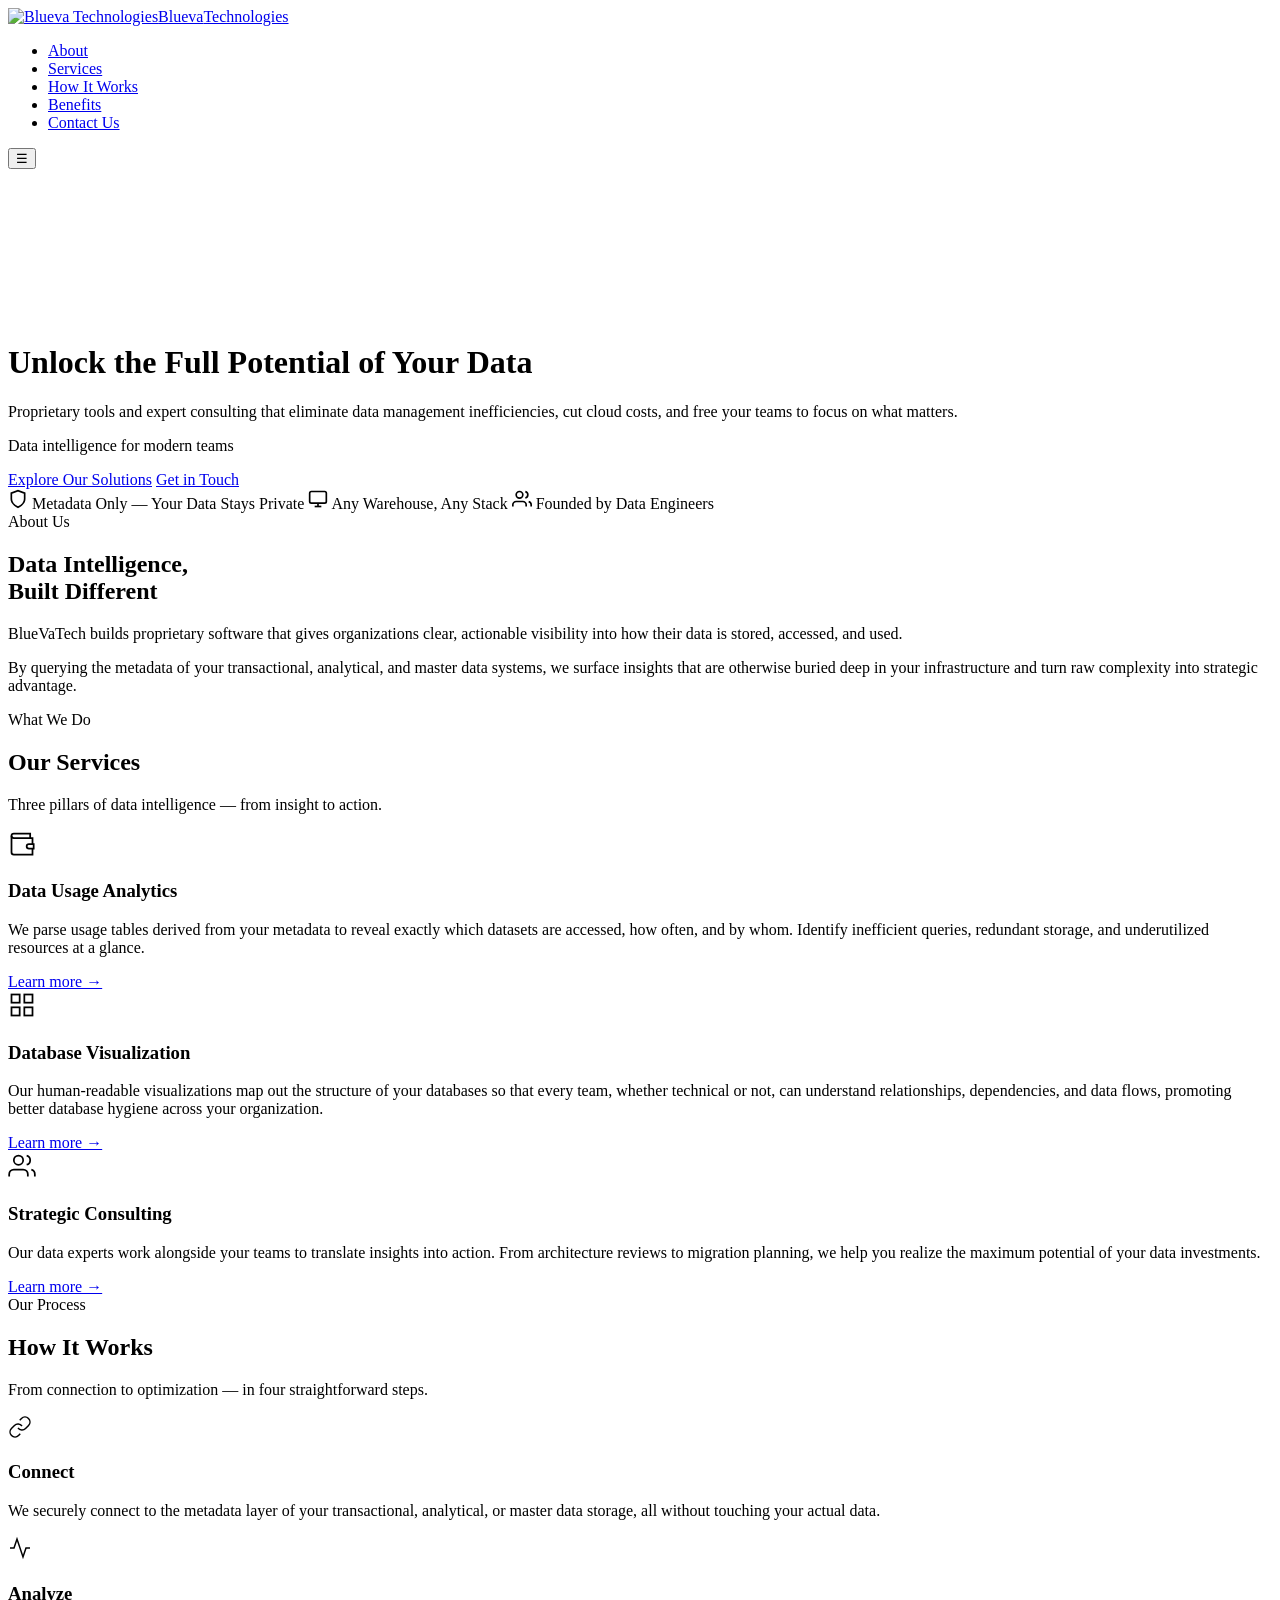
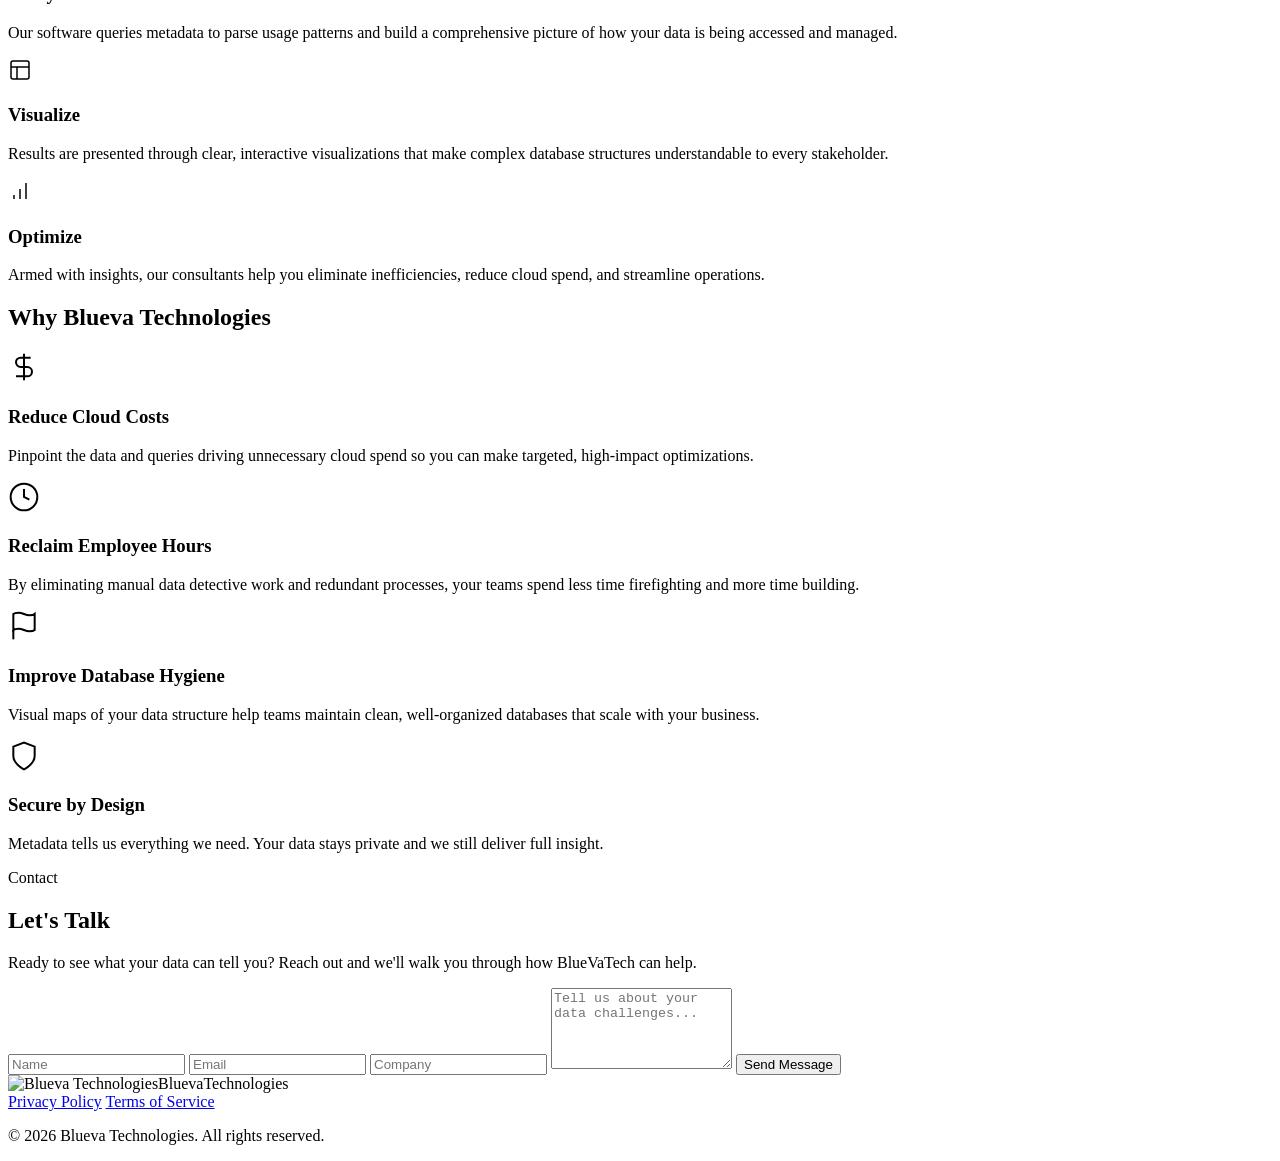
==== index.html @ 2b19e3ad "new services tab" ====
<!DOCTYPE html>
<html lang="en">
<head>
  <meta charset="UTF-8">
  <meta name="viewport" content="width=device-width, initial-scale=1.0">
  <title>Blueva Technologies - Data Intelligence Solutions</title>
  <link rel="preconnect" href="https://fonts.googleapis.com">
  <link rel="preconnect" href="https://fonts.gstatic.com" crossorigin>
  <link href="https://fonts.googleapis.com/css2?family=Inter:wght@400;500;600;700;800&display=swap" rel="stylesheet">
  <link rel="stylesheet" href="styles.css">
  <script>if('scrollRestoration' in history) history.scrollRestoration='manual';window.scrollTo(0,0);</script>
</head>
<body>

  <nav class="navbar">
    <div class="container nav-container">
      <a href="#" class="logo"><img src="logo/IMG_6508.PNG" alt="Blueva Technologies" class="logo-img" height="20" width="28"><span class="logo-text">Blueva<span class="logo-thin">Technologies</span></span></a>
      <ul class="nav-links">
        <li><a href="#about">About</a></li>
        <li><a href="services.html">Services</a></li>
        <li><a href="#how-it-works">How It Works</a></li>
        <li><a href="#benefits">Benefits</a></li>
        <li><a href="#contact">Contact Us</a></li>
      </ul>
      <button class="mobile-toggle" aria-label="Toggle menu">&#9776;</button>
    </div>
  </nav>

  <header class="hero">
    <video class="hero-video" autoplay muted loop playsinline id="hero-vid">
      <source src="hero-bg.mp4" type="video/mp4">
    </video>
    <div class="hero-overlay"></div>
    <div class="container hero-content">
      <h1>Unlock the Full Potential of Your Data</h1>
      <p class="hero-sub">Proprietary tools and expert consulting that eliminate data management inefficiencies, cut cloud costs, and free your teams to focus on what matters.</p>
      <p class="hero-trust-line">Data intelligence for modern teams</p>
      <div class="hero-actions">
        <a href="#services" class="btn btn-hero-primary">Explore Our Solutions</a>
        <a href="#contact" class="btn btn-outline">Get in Touch</a>
      </div>
    </div>
    <!-- Trust Strip -->
    <div class="trust-strip">
    <div class="container trust-strip-inner">
      <div class="trust-badges">
        <span class="trust-badge">
          <svg width="20" height="20" viewBox="0 0 24 24" fill="none" stroke="currentColor" stroke-width="2"><path d="M12 22s8-4 8-10V5l-8-3-8 3v7c0 6 8 10 8 10z"/></svg>
          Metadata Only — Your Data Stays Private
        </span>
        <span class="trust-badge">
          <svg width="20" height="20" viewBox="0 0 24 24" fill="none" stroke="currentColor" stroke-width="2"><rect x="2" y="3" width="20" height="14" rx="2"/><line x1="8" y1="21" x2="16" y2="21"/><line x1="12" y1="17" x2="12" y2="21"/></svg>
          Any Warehouse, Any Stack
        </span>
        <span class="trust-badge">
          <svg width="20" height="20" viewBox="0 0 24 24" fill="none" stroke="currentColor" stroke-width="2"><path d="M17 21v-2a4 4 0 0 0-4-4H5a4 4 0 0 0-4 4v2"/><circle cx="9" cy="7" r="4"/><path d="M23 21v-2a4 4 0 0 0-3-3.87"/><path d="M16 3.13a4 4 0 0 1 0 7.75"/></svg>
          Founded by Data Engineers
        </span>
      </div>
    </div>
  </header>

  <section id="about" class="section about fade-section">
    <div class="container">
      <div class="about-inner">
        <div class="about-label">About Us</div>
        <h2>Data Intelligence,<br>Built Different</h2>
        <div class="about-divider"></div>
        <p>BlueVaTech builds proprietary software that gives organizations clear, actionable visibility into how their data is stored, accessed, and used.</p>
        <p>By querying the metadata of your transactional, analytical, and master data systems, we surface insights that are otherwise buried deep in your infrastructure and turn raw complexity into strategic advantage.</p>
      </div>
    </div>
  </section>

  <section id="services" class="section services fade-section">
    <div class="container">
      <div class="section-header">
        <div class="section-label">What We Do</div>
        <h2>Our Services</h2>
        <p class="section-subtitle">Three pillars of data intelligence — from insight to action.</p>
      </div>
      <div class="cards">
        <div class="card">
          <div class="card-icon-wrap">
            <svg width="28" height="28" viewBox="0 0 24 24" fill="none" stroke="currentColor" stroke-width="1.5"><path d="M21 12V7H5a2 2 0 0 1 0-4h14v4"/><path d="M3 5v14a2 2 0 0 0 2 2h16v-5"/><path d="M18 12a2 2 0 0 0 0 4h4v-4z"/></svg>
          </div>

          <h3>Data Usage Analytics</h3>
          <p>We parse usage tables derived from your metadata to reveal exactly which datasets are accessed, how often, and by whom. Identify inefficient queries, redundant storage, and underutilized resources at a glance.</p>
          <a href="#contact" class="card-link">Learn more &rarr;</a>
        </div>
        <div class="card card-featured">
          <div class="card-icon-wrap">
            <svg width="28" height="28" viewBox="0 0 24 24" fill="none" stroke="currentColor" stroke-width="1.5"><rect x="3" y="3" width="7" height="7"/><rect x="14" y="3" width="7" height="7"/><rect x="14" y="14" width="7" height="7"/><rect x="3" y="14" width="7" height="7"/></svg>
          </div>

          <h3>Database Visualization</h3>
          <p>Our human-readable visualizations map out the structure of your databases so that every team, whether technical or not, can understand relationships, dependencies, and data flows, promoting better database hygiene across your organization.</p>
          <a href="#contact" class="card-link">Learn more &rarr;</a>
        </div>
        <div class="card">
          <div class="card-icon-wrap">
            <svg width="28" height="28" viewBox="0 0 24 24" fill="none" stroke="currentColor" stroke-width="1.5"><path d="M17 21v-2a4 4 0 0 0-4-4H5a4 4 0 0 0-4 4v2"/><circle cx="9" cy="7" r="4"/><path d="M23 21v-2a4 4 0 0 0-3-3.87"/><path d="M16 3.13a4 4 0 0 1 0 7.75"/></svg>
          </div>

          <h3>Strategic Consulting</h3>
          <p>Our data experts work alongside your teams to translate insights into action. From architecture reviews to migration planning, we help you realize the maximum potential of your data investments.</p>
          <a href="#contact" class="card-link">Learn more &rarr;</a>
        </div>
      </div>
    </div>
  </section>

  <section id="how-it-works" class="section how-it-works fade-section">
    <div class="container">
      <div class="section-header">
        <div class="section-label">Our Process</div>
        <h2>How It Works</h2>
        <p class="section-subtitle">From connection to optimization — in four straightforward steps.</p>
      </div>
      <div class="process-steps">
        <div class="process-step">
          <div class="process-icon">
            <svg width="24" height="24" viewBox="0 0 24 24" fill="none" stroke="currentColor" stroke-width="1.5"><path d="M10 13a5 5 0 0 0 7.54.54l3-3a5 5 0 0 0-7.07-7.07l-1.72 1.71"/><path d="M14 11a5 5 0 0 0-7.54-.54l-3 3a5 5 0 0 0 7.07 7.07l1.71-1.71"/></svg>
          </div>
          <div class="process-connector"></div>
          <div class="process-text">
            <h3>Connect</h3>
            <p>We securely connect to the metadata layer of your transactional, analytical, or master data storage, all without touching your actual data.</p>
          </div>
        </div>
        <div class="process-step">
          <div class="process-icon">
            <svg width="24" height="24" viewBox="0 0 24 24" fill="none" stroke="currentColor" stroke-width="1.5"><polyline points="22 12 18 12 15 21 9 3 6 12 2 12"/></svg>
          </div>
          <div class="process-connector"></div>
          <div class="process-text">
            <h3>Analyze</h3>
            <p>Our software queries metadata to parse usage patterns and build a comprehensive picture of how your data is being accessed and managed.</p>
          </div>
        </div>
        <div class="process-step">
          <div class="process-icon">
            <svg width="24" height="24" viewBox="0 0 24 24" fill="none" stroke="currentColor" stroke-width="1.5"><rect x="3" y="3" width="18" height="18" rx="2"/><line x1="3" y1="9" x2="21" y2="9"/><line x1="9" y1="21" x2="9" y2="9"/></svg>
          </div>
          <div class="process-connector"></div>
          <div class="process-text">
            <h3>Visualize</h3>
            <p>Results are presented through clear, interactive visualizations that make complex database structures understandable to every stakeholder.</p>
          </div>
        </div>
        <div class="process-step">
          <div class="process-icon">
            <svg width="24" height="24" viewBox="0 0 24 24" fill="none" stroke="currentColor" stroke-width="1.5"><path d="M12 20V10"/><path d="M18 20V4"/><path d="M6 20v-4"/></svg>
          </div>
          <div class="process-text">
            <h3>Optimize</h3>
            <p>Armed with insights, our consultants help you eliminate inefficiencies, reduce cloud spend, and streamline operations.</p>
          </div>
        </div>
      </div>
    </div>
  </section>

  <section id="benefits" class="section benefits fade-section">
    <div class="container">
      <h2>Why Blueva Technologies</h2>
      <div class="benefits-grid">
        <div class="benefit">
          <div class="benefit-icon">
            <svg width="32" height="32" viewBox="0 0 24 24" fill="none" stroke="currentColor" stroke-width="1.5"><path d="M12 2v20M17 5H9.5a3.5 3.5 0 0 0 0 7h5a3.5 3.5 0 0 1 0 7H6"/></svg>
          </div>
          <h3>Reduce Cloud Costs</h3>
          <p>Pinpoint the data and queries driving unnecessary cloud spend so you can make targeted, high-impact optimizations.</p>
        </div>
        <div class="benefit">
          <div class="benefit-icon">
            <svg width="32" height="32" viewBox="0 0 24 24" fill="none" stroke="currentColor" stroke-width="1.5"><circle cx="12" cy="12" r="10"/><polyline points="12 6 12 12 16 14"/></svg>
          </div>
          <h3>Reclaim Employee Hours</h3>
          <p>By eliminating manual data detective work and redundant processes, your teams spend less time firefighting and more time building.</p>
        </div>
        <div class="benefit">
          <div class="benefit-icon">
            <svg width="32" height="32" viewBox="0 0 24 24" fill="none" stroke="currentColor" stroke-width="1.5"><path d="M4 15s1-1 4-1 5 2 8 2 4-1 4-1V3s-1 1-4 1-5-2-8-2-4 1-4 1z"/><line x1="4" y1="22" x2="4" y2="15"/></svg>
          </div>
          <h3>Improve Database Hygiene</h3>
          <p>Visual maps of your data structure help teams maintain clean, well-organized databases that scale with your business.</p>
        </div>
        <div class="benefit">
          <div class="benefit-icon">
            <svg width="32" height="32" viewBox="0 0 24 24" fill="none" stroke="currentColor" stroke-width="1.5"><path d="M12 22s8-4 8-10V5l-8-3-8 3v7c0 6 8 10 8 10z"/></svg>
          </div>
          <h3>Secure by Design</h3>
          <p>Metadata tells us everything we need. Your data stays private and we still deliver full insight.</p>
        </div>
      </div>
    </div>
  </section>

  <section id="contact" class="section contact fade-section">
    <div class="container">
      <div class="contact-layout">
        <div class="contact-info">
          <div class="section-label">Contact</div>
          <h2>Let's Talk</h2>
          <p>Ready to see what your data can tell you? Reach out and we'll walk you through how BlueVaTech can help.</p>
        </div>
        <form class="contact-form" onsubmit="handleSubmit(event)">
          <input type="text" name="name" placeholder="Name" required>
          <input type="email" name="email" placeholder="Email" required>
          <input type="text" name="company" placeholder="Company">
          <textarea name="message" rows="5" placeholder="Tell us about your data challenges..." required></textarea>
          <button type="submit" class="btn btn-primary btn-submit">Send Message</button>
        </form>
      </div>
    </div>
  </section>

  <footer class="footer">
    <div class="container footer-content">
      <span class="logo"><img src="logo/IMG_6508.PNG" alt="Blueva Technologies" class="logo-img" height="20" width="28"><span class="logo-text">Blueva<span class="logo-thin">Technologies</span></span></span>
      <div class="footer-links">
        <a href="#">Privacy Policy</a>
        <a href="#">Terms of Service</a>
      </div>
      <p>&copy; 2026 Blueva Technologies. All rights reserved.</p>
    </div>
  </footer>

  <script>
    if ('scrollRestoration' in history) {
      history.scrollRestoration = 'manual';
    }
    window.scrollTo(0, 0);
    window.addEventListener('beforeunload', function () {
      window.scrollTo(0, 0);
    });

    document.getElementById('hero-vid').playbackRate = 0.5;

    document.querySelector('.mobile-toggle').addEventListener('click', function () {
      document.querySelector('.nav-links').classList.toggle('open');
    });

    function handleSubmit(e) {
      e.preventDefault();
      var form = e.target;
      var btn = form.querySelector('button[type="submit"]');
      btn.textContent = 'Sending...';
      btn.disabled = true;
      fetch('https://formspree.io/f/xqedanay', {
        method: 'POST',
        body: new FormData(form),
        headers: { 'Accept': 'application/json' }
      }).then(function (response) {
        if (response.ok) {
          btn.textContent = 'Thank you!';
          form.reset();
        } else {
          btn.textContent = 'Error, try again';
        }
      }).catch(function () {
        btn.textContent = 'Error, try again';
      }).finally(function () {
        setTimeout(function () {
          btn.textContent = 'Send Message';
          btn.disabled = false;
        }, 3000);
      });
    }

    // Scroll fade-in with IntersectionObserver
    (function () {
      var sections = document.querySelectorAll('.fade-section');
      if (!('IntersectionObserver' in window)) {
        sections.forEach(function (s) { s.classList.add('is-visible'); });
        return;
      }
      var observer = new IntersectionObserver(function (entries) {
        entries.forEach(function (entry) {
          if (entry.isIntersecting) {
            entry.target.classList.add('is-visible');
            observer.unobserve(entry.target);
          }
        });
      }, { threshold: 0.12 });
      sections.forEach(function (s) { observer.observe(s); });
    })();
  </script>

</body>
</html>
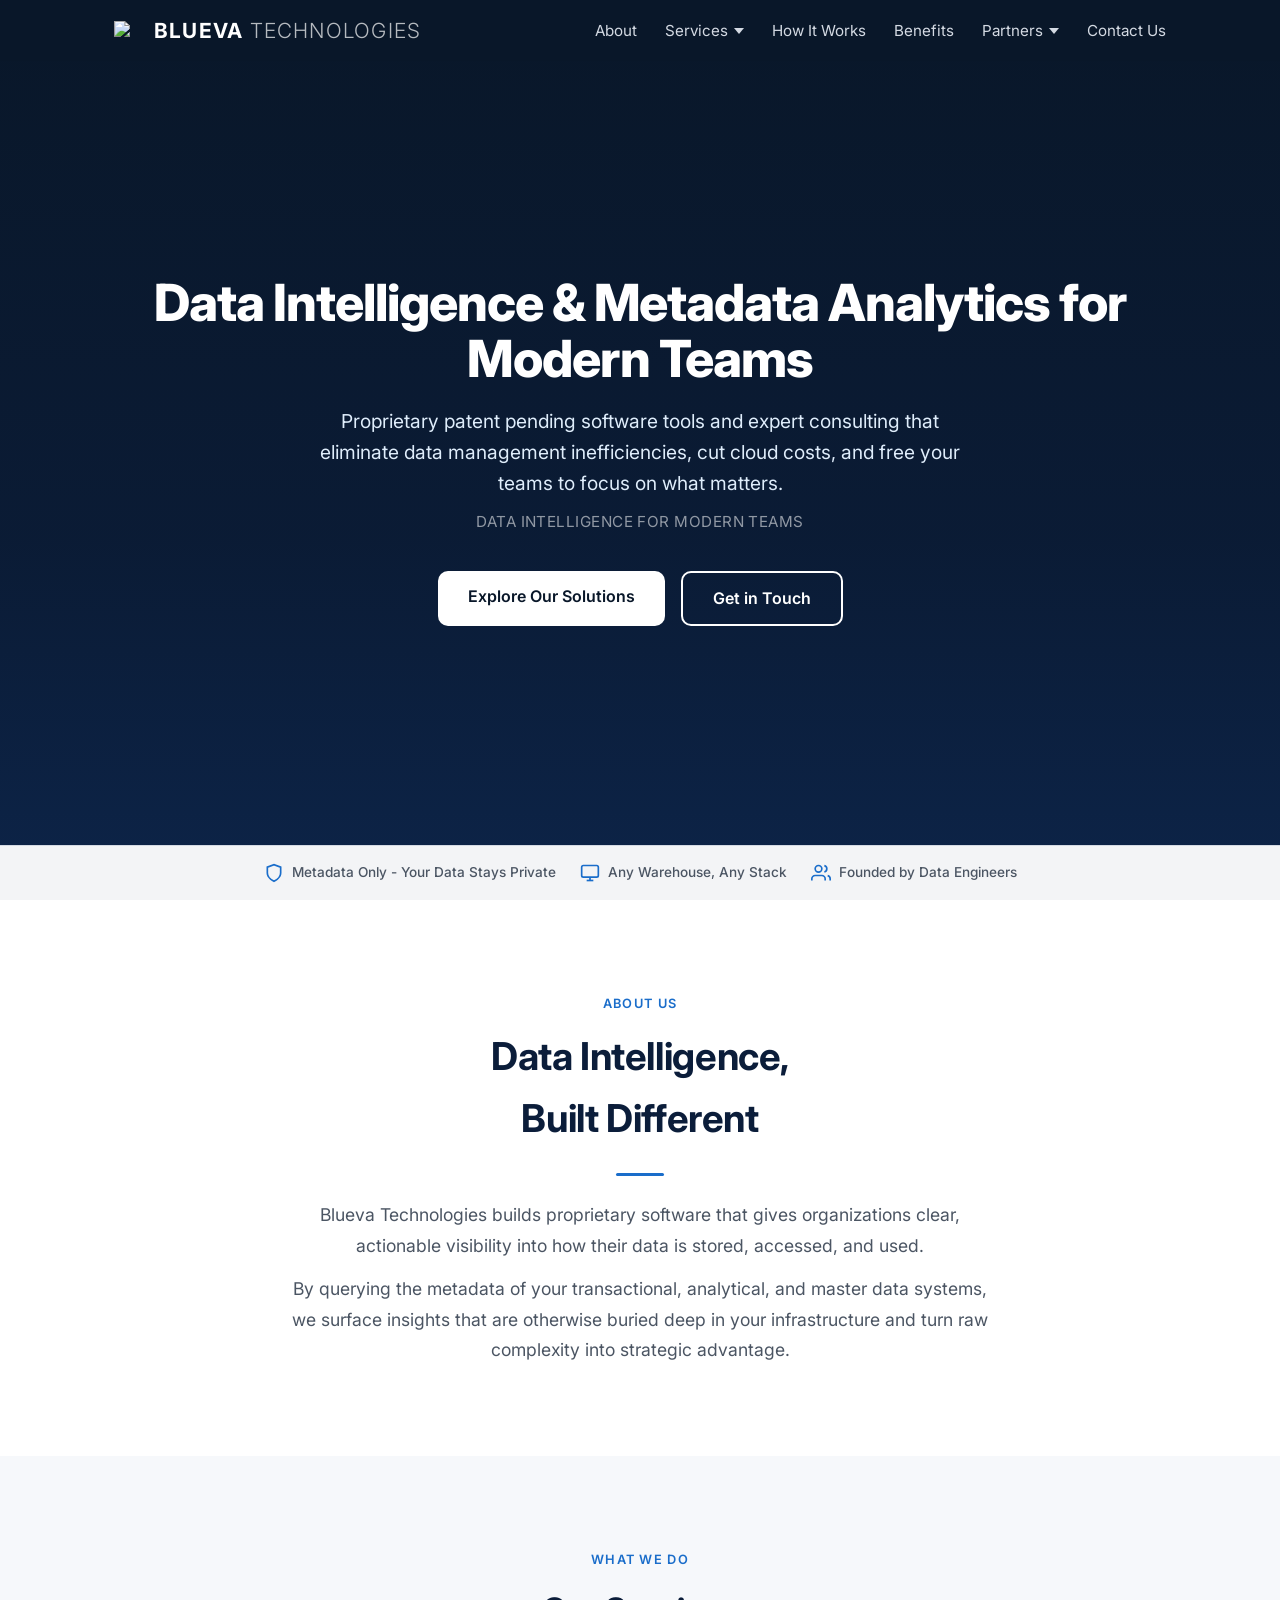
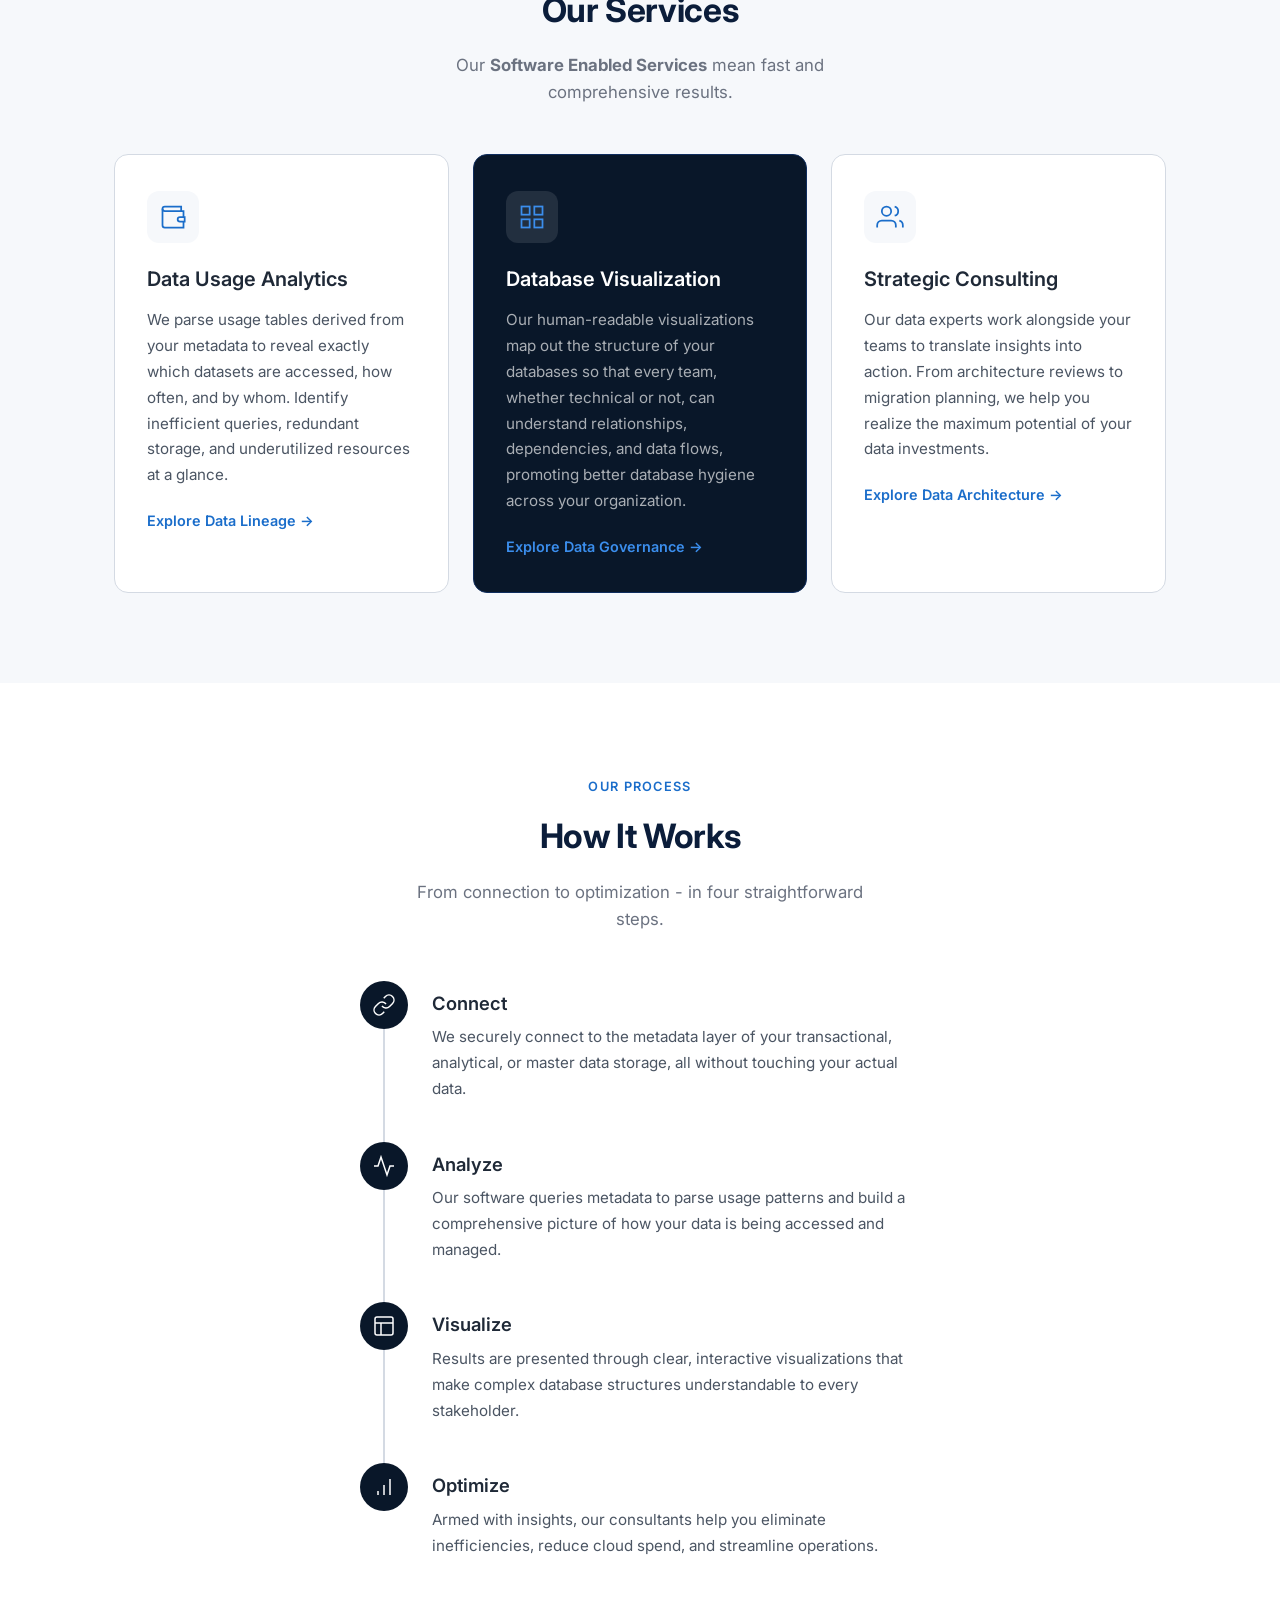
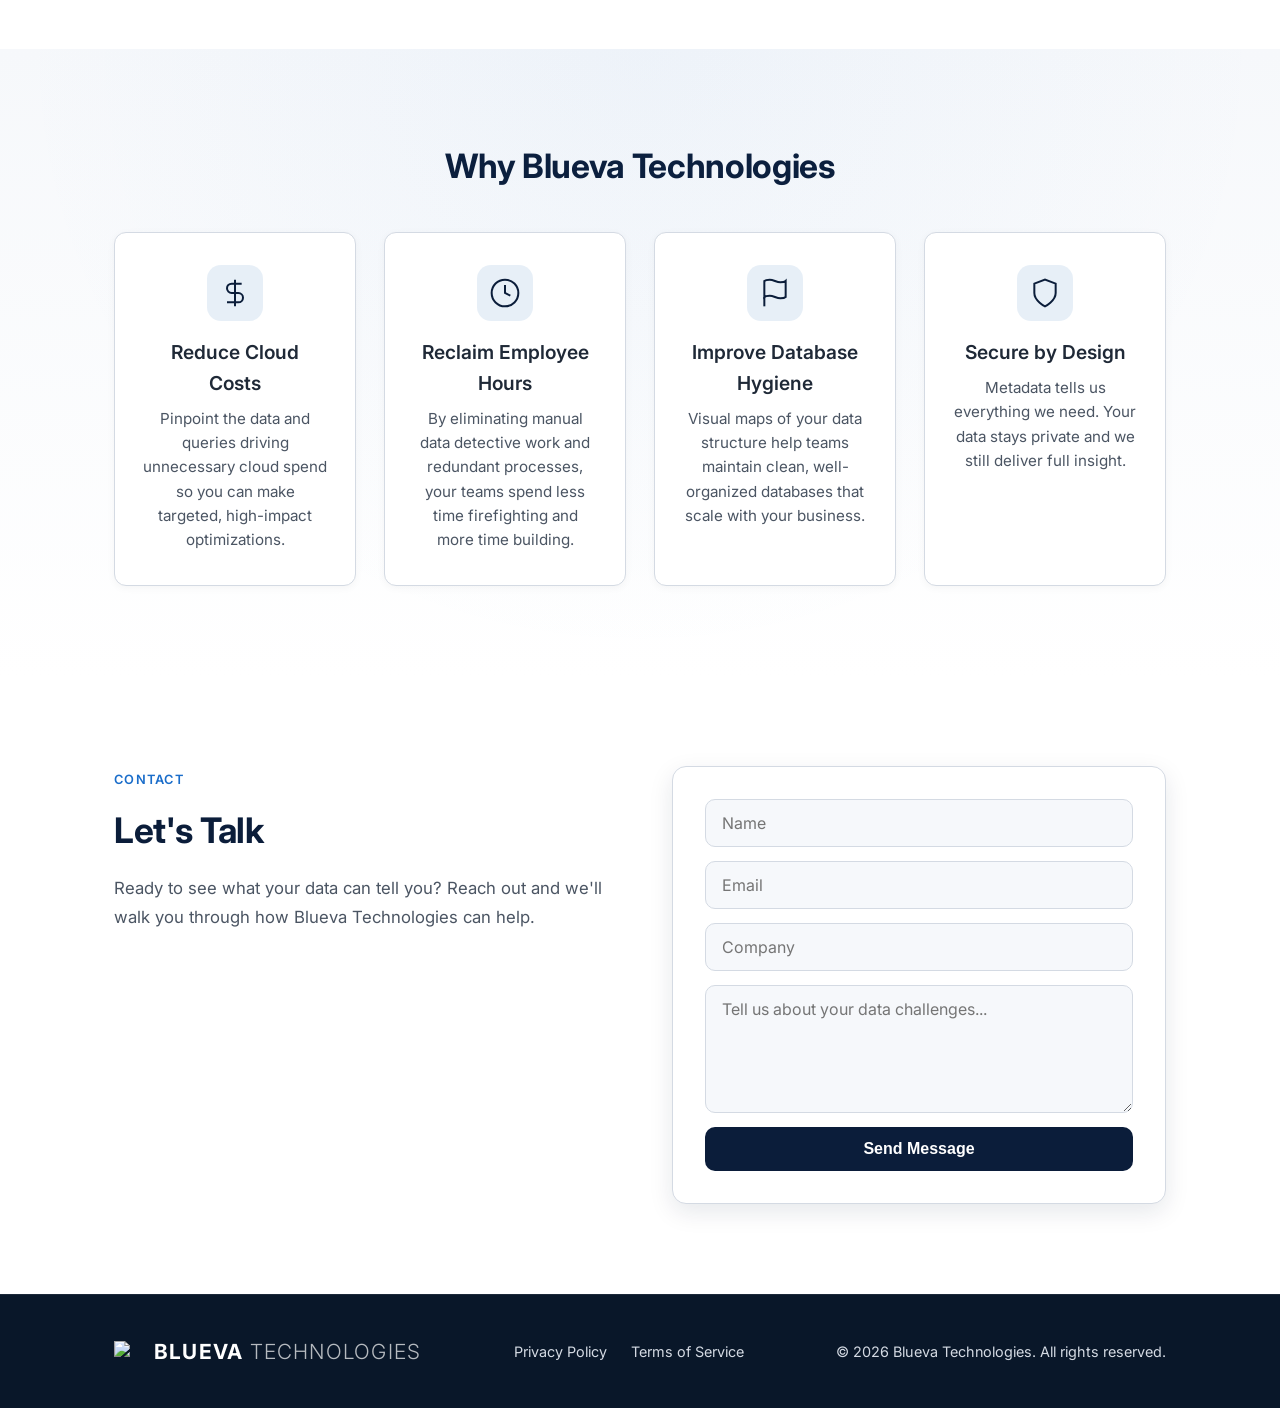
==== commit ba25b9e9: "Add files via upload Split services into dedicated pages, add Partners section, SEO/homepage polish" ====
--- a/index.html
+++ b/index.html
@@ -3,12 +3,50 @@
 <head>
   <meta charset="UTF-8">
   <meta name="viewport" content="width=device-width, initial-scale=1.0">
-  <title>Blueva Technologies - Data Intelligence Solutions</title>
+  <title>Metadata Analytics & Cloud Cost Optimization | Blueva Technologies</title>
+  <meta name="description" content="Blueva Technologies builds metadata analytics that reveal how your data is stored, accessed, and used - cutting cloud costs and freeing teams from data firefighting.">
+  <link rel="canonical" href="https://bluevatech.com/">
+
+  <meta property="og:type" content="website">
+  <meta property="og:url" content="https://bluevatech.com/">
+  <meta property="og:title" content="Metadata Analytics & Cloud Cost Optimization | Blueva Technologies">
+  <meta property="og:description" content="Proprietary tools and expert consulting that eliminate data management inefficiencies, cut cloud costs, and free your teams to focus on what matters.">
+  <meta property="og:image" content="https://bluevatech.com/og-image.png">
+  <meta property="og:site_name" content="Blueva Technologies">
+
+  <meta name="twitter:card" content="summary_large_image">
+  <meta name="twitter:url" content="https://bluevatech.com/">
+  <meta name="twitter:title" content="Metadata Analytics & Cloud Cost Optimization | Blueva Technologies">
+  <meta name="twitter:description" content="Proprietary tools and expert consulting that eliminate data management inefficiencies, cut cloud costs, and free your teams to focus on what matters.">
+  <meta name="twitter:image" content="https://bluevatech.com/og-image.png">
+
   <link rel="preconnect" href="https://fonts.googleapis.com">
   <link rel="preconnect" href="https://fonts.gstatic.com" crossorigin>
   <link href="https://fonts.googleapis.com/css2?family=Inter:wght@400;500;600;700;800&display=swap" rel="stylesheet">
   <link rel="stylesheet" href="styles.css">
-  <script>if('scrollRestoration' in history) history.scrollRestoration='manual';window.scrollTo(0,0);</script>
+
+  <script type="application/ld+json">
+  {
+    "@context": "https://schema.org",
+    "@type": "Organization",
+    "name": "Blueva Technologies",
+    "alternateName": "BlueVaTech",
+    "url": "https://bluevatech.com/",
+    "logo": "https://bluevatech.com/logo/IMG_6508.PNG",
+    "description": "Blueva Technologies builds proprietary metadata analytics software and provides expert data consulting that cuts cloud costs and eliminates data management inefficiencies."
+  }
+  </script>
+
+  <script type="application/ld+json">
+  {
+    "@context": "https://schema.org",
+    "@type": "WebSite",
+    "name": "Blueva Technologies",
+    "url": "https://bluevatech.com/"
+  }
+  </script>
+
+  <script>if('scrollRestoration' in history) history.scrollRestoration='manual';if(!window.location.hash)window.scrollTo(0,0);</script>
 </head>
 <body>
 
@@ -16,10 +54,36 @@
     <div class="container nav-container">
       <a href="#" class="logo"><img src="logo/IMG_6508.PNG" alt="Blueva Technologies" class="logo-img" height="20" width="28"><span class="logo-text">Blueva<span class="logo-thin">Technologies</span></span></a>
       <ul class="nav-links">
-        <li><a href="#about">About</a></li>
-        <li><a href="services.html">Services</a></li>
+        <li><a href="#">About</a></li>
+        <li class="nav-dropdown">
+          <a href="services.html">
+            Services
+            <svg class="nav-dropdown-arrow" width="10" height="6" viewBox="0 0 10 6"><path d="M0 0l5 6 5-6z"/></svg>
+          </a>
+          <ul class="nav-dropdown-menu">
+            <li><a href="services/data-architecture.html">Data Architecture</a></li>
+            <li><a href="services/data-warehousing.html">Data Warehousing</a></li>
+            <li><a href="services/data-lakehouse.html">Data Lakehouse</a></li>
+            <li><a href="services/migration.html">Migration</a></li>
+            <li><a href="services/data-engineering.html">Data Engineering</a></li>
+            <li><a href="services/data-governance.html">Data Governance</a></li>
+            <li><a href="services/data-lineage.html">Data Lineage</a></li>
+            <li><a href="services/integrations.html">Integrations</a></li>
+          </ul>
+        </li>
         <li><a href="#how-it-works">How It Works</a></li>
         <li><a href="#benefits">Benefits</a></li>
+        <li class="nav-dropdown">
+          <a href="partners.html">
+            Partners
+            <svg class="nav-dropdown-arrow" width="10" height="6" viewBox="0 0 10 6"><path d="M0 0l5 6 5-6z"/></svg>
+          </a>
+          <ul class="nav-dropdown-menu">
+            <li><a href="partners/sva.html">Startup Virginia</a></li>
+            <li><a href="partners/it-consulting.html">IT and Consulting Partners</a></li>
+            <li><a href="partners/customers.html">Customers &amp; Early Adopters</a></li>
+          </ul>
+        </li>
         <li><a href="#contact">Contact Us</a></li>
       </ul>
       <button class="mobile-toggle" aria-label="Toggle menu">&#9776;</button>
@@ -32,8 +96,8 @@
     </video>
     <div class="hero-overlay"></div>
     <div class="container hero-content">
-      <h1>Unlock the Full Potential of Your Data</h1>
-      <p class="hero-sub">Proprietary tools and expert consulting that eliminate data management inefficiencies, cut cloud costs, and free your teams to focus on what matters.</p>
+      <h1>Data Intelligence &amp; Metadata Analytics for Modern Teams</h1>
+      <p class="hero-sub">Proprietary patent pending software tools and expert consulting that eliminate data management inefficiencies, cut cloud costs, and free your teams to focus on what matters.</p>
       <p class="hero-trust-line">Data intelligence for modern teams</p>
       <div class="hero-actions">
         <a href="#services" class="btn btn-hero-primary">Explore Our Solutions</a>
@@ -46,7 +110,7 @@
       <div class="trust-badges">
         <span class="trust-badge">
           <svg width="20" height="20" viewBox="0 0 24 24" fill="none" stroke="currentColor" stroke-width="2"><path d="M12 22s8-4 8-10V5l-8-3-8 3v7c0 6 8 10 8 10z"/></svg>
-          Metadata Only — Your Data Stays Private
+          Metadata Only - Your Data Stays Private
         </span>
         <span class="trust-badge">
           <svg width="20" height="20" viewBox="0 0 24 24" fill="none" stroke="currentColor" stroke-width="2"><rect x="2" y="3" width="20" height="14" rx="2"/><line x1="8" y1="21" x2="16" y2="21"/><line x1="12" y1="17" x2="12" y2="21"/></svg>
@@ -66,7 +130,7 @@
         <div class="about-label">About Us</div>
         <h2>Data Intelligence,<br>Built Different</h2>
         <div class="about-divider"></div>
-        <p>BlueVaTech builds proprietary software that gives organizations clear, actionable visibility into how their data is stored, accessed, and used.</p>
+        <p>Blueva Technologies builds proprietary software that gives organizations clear, actionable visibility into how their data is stored, accessed, and used.</p>
         <p>By querying the metadata of your transactional, analytical, and master data systems, we surface insights that are otherwise buried deep in your infrastructure and turn raw complexity into strategic advantage.</p>
       </div>
     </div>
@@ -77,7 +141,7 @@
       <div class="section-header">
         <div class="section-label">What We Do</div>
         <h2>Our Services</h2>
-        <p class="section-subtitle">Three pillars of data intelligence — from insight to action.</p>
+        <p class="section-subtitle">Our <strong>Software Enabled Services</strong> mean fast and comprehensive results.</p>
       </div>
       <div class="cards">
         <div class="card">
@@ -87,7 +151,7 @@
 
           <h3>Data Usage Analytics</h3>
           <p>We parse usage tables derived from your metadata to reveal exactly which datasets are accessed, how often, and by whom. Identify inefficient queries, redundant storage, and underutilized resources at a glance.</p>
-          <a href="#contact" class="card-link">Learn more &rarr;</a>
+          <a href="services/data-lineage.html" class="card-link">Explore Data Lineage &rarr;</a>
         </div>
         <div class="card card-featured">
           <div class="card-icon-wrap">
@@ -96,7 +160,7 @@
 
           <h3>Database Visualization</h3>
           <p>Our human-readable visualizations map out the structure of your databases so that every team, whether technical or not, can understand relationships, dependencies, and data flows, promoting better database hygiene across your organization.</p>
-          <a href="#contact" class="card-link">Learn more &rarr;</a>
+          <a href="services/data-governance.html" class="card-link">Explore Data Governance &rarr;</a>
         </div>
         <div class="card">
           <div class="card-icon-wrap">
@@ -105,7 +169,7 @@
 
           <h3>Strategic Consulting</h3>
           <p>Our data experts work alongside your teams to translate insights into action. From architecture reviews to migration planning, we help you realize the maximum potential of your data investments.</p>
-          <a href="#contact" class="card-link">Learn more &rarr;</a>
+          <a href="services/data-architecture.html" class="card-link">Explore Data Architecture &rarr;</a>
         </div>
       </div>
     </div>
@@ -116,7 +180,7 @@
       <div class="section-header">
         <div class="section-label">Our Process</div>
         <h2>How It Works</h2>
-        <p class="section-subtitle">From connection to optimization — in four straightforward steps.</p>
+        <p class="section-subtitle">From connection to optimization - in four straightforward steps.</p>
       </div>
       <div class="process-steps">
         <div class="process-step">
@@ -204,7 +268,7 @@
         <div class="contact-info">
           <div class="section-label">Contact</div>
           <h2>Let's Talk</h2>
-          <p>Ready to see what your data can tell you? Reach out and we'll walk you through how BlueVaTech can help.</p>
+          <p>Ready to see what your data can tell you? Reach out and we'll walk you through how Blueva Technologies can help.</p>
         </div>
         <form class="contact-form" onsubmit="handleSubmit(event)">
           <input type="text" name="name" placeholder="Name" required>
@@ -232,10 +296,9 @@
     if ('scrollRestoration' in history) {
       history.scrollRestoration = 'manual';
     }
-    window.scrollTo(0, 0);
-    window.addEventListener('beforeunload', function () {
+    if (!window.location.hash) {
       window.scrollTo(0, 0);
-    });
+    }
 
     document.getElementById('hero-vid').playbackRate = 0.5;
 
--- a/styles.css
+++ b/styles.css
@@ -0,0 +1,823 @@
+/* ---- Reset & Base ---- */
+*, *::before, *::after { margin: 0; padding: 0; box-sizing: border-box; }
+
+:root {
+  --blue-900: #091729;
+  --blue-800: #0b1d3a;
+  --blue-700: #0f2d5e;
+  --blue-500: #1a6dca;
+  --blue-400: #3b8eed;
+  --blue-100: #dfedfb;
+  --gold: #0b1d3a;
+  --gold-hover: #091729;
+  --gold-light: rgba(26, 95, 180, 0.1);
+  --white: #ffffff;
+  --gray-50: #f6f8fb;
+  --gray-100: #eef2f7;
+  --gray-200: #d4dae3;
+  --gray-500: #6b7280;
+  --gray-600: #4b5563;
+  --gray-700: #374151;
+  --gray-800: #1f2937;
+  --radius: 10px;
+  --shadow-sm: 0 2px 8px rgba(0,0,0,0.04);
+  --shadow-md: 0 8px 24px rgba(11,29,58,0.1);
+  --shadow-lg: 0 16px 40px rgba(11,29,58,0.15);
+}
+
+html { scroll-behavior: auto; }
+html:focus-within { scroll-behavior: smooth; }
+section[id] { scroll-margin-top: 110px; }
+
+body {
+  font-family: 'Inter', -apple-system, BlinkMacSystemFont, "Segoe UI", Roboto, Helvetica, Arial, sans-serif;
+  color: var(--gray-800);
+  line-height: 1.6;
+  background: var(--white);
+  animation: page-fade-in 0.5s ease-out;
+}
+
+@keyframes page-fade-in {
+  from { opacity: 0; }
+  to { opacity: 1; }
+}
+
+.container { max-width: 1100px; margin: 0 auto; padding: 0 24px; }
+
+/* ---- Typography ---- */
+h1 {
+  font-size: 3.2rem;
+  line-height: 1.1;
+  font-weight: 800;
+  letter-spacing: -0.02em;
+}
+h2 {
+  font-size: 2.1rem;
+  font-weight: 700;
+  margin-bottom: 16px;
+  text-align: center;
+  letter-spacing: -0.01em;
+  color: var(--blue-800);
+}
+h3 {
+  font-size: 1.2rem;
+  font-weight: 600;
+  margin-bottom: 8px;
+  color: var(--gray-800);
+}
+p { color: var(--gray-600); }
+
+/* ---- Buttons ---- */
+.btn {
+  display: inline-block;
+  padding: 13px 30px;
+  border-radius: var(--radius);
+  font-weight: 600;
+  font-size: 1rem;
+  text-decoration: none;
+  transition: background 0.2s, color 0.2s, box-shadow 0.25s, transform 0.2s;
+  cursor: pointer;
+  border: none;
+}
+.btn:hover {
+  transform: translateY(-2px);
+  box-shadow: 0 6px 20px rgba(0,0,0,0.15);
+}
+.btn-primary {
+  background: var(--gold);
+  color: var(--white);
+}
+.btn-primary:hover {
+  background: var(--gold-hover);
+  color: var(--white);
+}
+.btn-hero-primary {
+  background: var(--white);
+  color: var(--blue-900);
+}
+.btn-hero-primary:hover {
+  background: rgba(255,255,255,0.85);
+  color: var(--blue-900);
+}
+.btn-hero-primary:active {
+  background: rgba(255,255,255,0.65);
+  color: var(--blue-900);
+}
+.btn-outline {
+  border: 2px solid var(--white);
+  color: var(--white);
+  background: transparent;
+}
+.btn-outline:hover { background: rgba(255,255,255,0.12); }
+.btn-nav {
+  padding: 8px 20px;
+  font-size: 0.9rem;
+  background: var(--gold);
+  color: var(--white);
+  border: none;
+}
+.btn-nav:hover { background: var(--gold-hover); }
+
+/* ---- Navbar ---- */
+.navbar {
+  position: fixed; top: 0; left: 0; width: 100%;
+  background: var(--blue-900);
+  z-index: 100;
+  padding: 14px 0;
+}
+.nav-container { display: flex; align-items: center; justify-content: space-between; }
+.logo {
+  font-size: 1.3rem;
+  font-weight: 700;
+  color: var(--white);
+  text-decoration: none;
+  display: flex;
+  align-items: center;
+  gap: 12px;
+  letter-spacing: 0.06em;
+  text-transform: uppercase;
+}
+.logo-img { height: 20px; max-height: 20px; width: auto; max-width: 30px; object-fit: contain; }
+.logo-text {
+  display: flex;
+  align-items: baseline;
+  gap: 6px;
+}
+.logo-thin {
+  font-weight: 300;
+  opacity: 0.7;
+}
+.nav-links { list-style: none; display: flex; gap: 28px; align-items: center; }
+.nav-links a { color: var(--gray-200); text-decoration: none; font-size: 0.95rem; transition: color 0.2s; }
+.nav-links a:hover { color: var(--white); }
+.mobile-toggle { display: none; background: none; border: none; color: var(--white); font-size: 1.6rem; cursor: pointer; }
+
+.nav-dropdown { position: relative; }
+.nav-dropdown > a {
+  display: inline-flex;
+  align-items: center;
+  gap: 6px;
+}
+.nav-dropdown-arrow { fill: currentColor; transition: transform 0.2s; }
+.nav-dropdown:hover .nav-dropdown-arrow,
+.nav-dropdown.open .nav-dropdown-arrow { transform: rotate(180deg); }
+.nav-dropdown-menu {
+  display: none;
+  position: absolute;
+  top: 100%;
+  margin-top: 10px;
+  left: 50%;
+  transform: translateX(-50%);
+  background: var(--blue-900);
+  border: 1px solid var(--blue-700);
+  border-radius: 10px;
+  list-style: none;
+  padding: 8px 0;
+  min-width: 240px;
+  box-shadow: 0 12px 32px rgba(0,0,0,0.25);
+  z-index: 110;
+}
+.nav-dropdown-menu::before {
+  content: '';
+  position: absolute;
+  top: -10px;
+  left: 0;
+  right: 0;
+  height: 10px;
+}
+.nav-dropdown:hover .nav-dropdown-menu,
+.nav-dropdown.open .nav-dropdown-menu { display: block; }
+.nav-dropdown-menu li { padding: 0; }
+.nav-dropdown-menu a {
+  display: block;
+  padding: 10px 18px;
+  font-size: 0.92rem;
+  white-space: nowrap;
+}
+.nav-dropdown-menu a:hover { background: var(--blue-800); color: var(--white); }
+
+/* ---- Hero ---- */
+.hero {
+  position: relative;
+  overflow: hidden;
+  color: var(--white);
+  min-height: 100vh;
+  display: flex;
+  align-items: center;
+  justify-content: center;
+  text-align: center;
+  background: var(--blue-900);
+  padding: 0;
+}
+.hero-video {
+  position: absolute;
+  top: 50%; left: 50%;
+  min-width: 100%; min-height: 100%;
+  transform: translate(-50%, -50%);
+  object-fit: cover;
+  z-index: 0;
+  opacity: 0.45;
+}
+.hero-overlay {
+  position: absolute;
+  inset: 0;
+  background: linear-gradient(180deg, rgba(9,23,41,0.8) 0%, rgba(11,29,58,0.7) 60%, rgba(15,45,94,0.6) 100%);
+  z-index: 1;
+}
+.hero-content { position: relative; z-index: 3; }
+.hero-sub {
+  max-width: 680px;
+  margin: 20px auto 12px;
+  font-size: 1.2rem;
+  color: var(--blue-100);
+}
+.hero-trust-line {
+  color: rgba(255,255,255,0.55);
+  font-size: 0.95rem;
+  letter-spacing: 0.03em;
+  text-transform: uppercase;
+  margin-bottom: 36px;
+}
+.hero-actions { display: flex; gap: 16px; justify-content: center; flex-wrap: wrap; }
+
+/* ---- Trust Strip ---- */
+.trust-strip {
+  position: absolute;
+  bottom: 0;
+  left: 0;
+  right: 0;
+  z-index: 3;
+  background: rgba(255,255,255,0.95);
+  border-top: 1px solid var(--gray-200);
+  padding: 16px 0;
+}
+.trust-strip-inner {
+  display: flex;
+  align-items: center;
+  justify-content: center;
+  gap: 32px;
+  flex-wrap: wrap;
+}
+.trust-strip-label {
+  font-size: 0.85rem;
+  font-weight: 600;
+  color: var(--gray-500);
+  text-transform: uppercase;
+  letter-spacing: 0.06em;
+}
+.trust-badges {
+  display: flex;
+  gap: 24px;
+  flex-wrap: wrap;
+  align-items: center;
+}
+.trust-badge {
+  display: inline-flex;
+  align-items: center;
+  gap: 8px;
+  font-size: 0.85rem;
+  font-weight: 500;
+  color: var(--gray-600);
+}
+.trust-badge svg { color: var(--blue-500); flex-shrink: 0; }
+
+/* ---- Sections ---- */
+.section { padding: 90px 0; }
+.section:nth-child(even) { background: var(--gray-50); }
+
+.about-inner {
+  max-width: 720px;
+  margin: 0 auto;
+  text-align: center;
+}
+.about-label {
+  display: inline-block;
+  font-size: 0.8rem;
+  font-weight: 600;
+  text-transform: uppercase;
+  letter-spacing: 0.1em;
+  color: var(--blue-500);
+  margin-bottom: 12px;
+}
+.about h2 {
+  font-size: 2.4rem;
+  margin-bottom: 0;
+}
+.about-divider {
+  width: 48px;
+  height: 3px;
+  background: var(--blue-500);
+  border-radius: 2px;
+  margin: 24px auto;
+}
+.about p {
+  font-size: 1.1rem;
+  line-height: 1.75;
+  color: var(--gray-600);
+  margin-bottom: 12px;
+}
+.about p:last-of-type {
+  margin-bottom: 0;
+}
+.about-stats {
+  display: flex;
+  justify-content: center;
+  gap: 48px;
+  margin-top: 40px;
+  padding-top: 32px;
+  border-top: 1px solid var(--gray-200);
+}
+.about-stat {
+  display: flex;
+  flex-direction: column;
+  align-items: center;
+  gap: 4px;
+}
+.about-stat-number {
+  font-size: 1.6rem;
+  font-weight: 800;
+  color: var(--blue-800);
+  letter-spacing: -0.02em;
+}
+.about-stat-label {
+  font-size: 0.85rem;
+  color: var(--gray-500);
+  font-weight: 500;
+}
+@media (max-width: 768px) {
+  .about-stats {
+    gap: 24px;
+    flex-wrap: wrap;
+  }
+  .about h2 {
+    font-size: 1.8rem;
+  }
+}
+
+/* ---- Scroll Fade Animation ---- */
+.fade-section {
+  opacity: 0;
+  transform: translateY(32px);
+  transition: opacity 0.7s ease-out, transform 0.7s ease-out;
+}
+.fade-section.is-visible {
+  opacity: 1;
+  transform: translateY(0);
+}
+
+/* ---- Section Headers ---- */
+.section-header {
+  text-align: center;
+  margin-bottom: 48px;
+}
+.section-label {
+  display: inline-block;
+  font-size: 0.8rem;
+  font-weight: 600;
+  text-transform: uppercase;
+  letter-spacing: 0.1em;
+  color: var(--blue-500);
+  margin-bottom: 12px;
+}
+.section-subtitle {
+  max-width: 480px;
+  margin: 8px auto 0;
+  font-size: 1.05rem;
+  color: var(--gray-500);
+}
+
+/* ---- Cards (Services) ---- */
+.cards {
+  display: grid;
+  grid-template-columns: repeat(auto-fit, minmax(280px, 1fr));
+  gap: 24px;
+}
+.card {
+  background: var(--white);
+  border: 1px solid var(--gray-200);
+  border-radius: 14px;
+  padding: 36px 32px 32px;
+  text-align: left;
+  transition: box-shadow 0.3s, transform 0.3s, border-color 0.3s;
+  position: relative;
+}
+.card:hover {
+  box-shadow: var(--shadow-lg);
+  transform: translateY(-4px);
+  border-color: var(--blue-400);
+}
+.card-featured {
+  background: var(--blue-900);
+  border-color: var(--blue-700);
+}
+.card-featured h3 { color: var(--white); }
+.card-featured p { color: rgba(255,255,255,0.65); }
+.card-featured .card-number { color: rgba(255,255,255,0.15); }
+.card-featured .card-icon-wrap {
+  background: rgba(255,255,255,0.1);
+}
+.card-featured .card-icon-wrap svg { stroke: var(--blue-400); }
+.card-featured .card-link { color: var(--blue-400); }
+.card-featured:hover { border-color: var(--blue-400); }
+.card-icon-wrap {
+  display: inline-flex;
+  align-items: center;
+  justify-content: center;
+  width: 52px;
+  height: 52px;
+  border-radius: 12px;
+  background: var(--gray-50);
+  margin-bottom: 20px;
+}
+.card-icon-wrap svg { stroke: var(--blue-500); }
+.card-number {
+  font-size: 2.4rem;
+  font-weight: 800;
+  color: var(--gray-200);
+  line-height: 1;
+  margin-bottom: 12px;
+  letter-spacing: -0.03em;
+}
+.card h3 {
+  margin-bottom: 12px;
+  font-size: 1.25rem;
+}
+.card p {
+  font-size: 0.95rem;
+  line-height: 1.7;
+  margin-bottom: 20px;
+}
+.card-link {
+  font-size: 0.9rem;
+  font-weight: 600;
+  color: var(--blue-500);
+  text-decoration: none;
+  transition: color 0.2s;
+}
+.card-link:hover { color: var(--blue-400); }
+.cards-clickable .card-link::after,
+.cards-clickable .partner-logo-link::after {
+  content: '';
+  position: absolute;
+  inset: 0;
+}
+
+.partner-card { text-align: left; }
+.partner-logo-link {
+  display: inline-block;
+  text-decoration: none;
+  margin-bottom: 20px;
+}
+.partner-logo-frame {
+  display: inline-flex;
+  align-items: center;
+  justify-content: center;
+  padding: 10px 14px;
+  background: var(--blue-900);
+  border: 1px solid var(--blue-700);
+  border-radius: 10px;
+  box-shadow: 0 2px 8px rgba(0,0,0,0.08);
+}
+.partner-logo-img {
+  display: block;
+  max-width: 72px;
+  height: auto;
+}
+
+.partner-card-horizontal {
+  display: flex;
+  align-items: flex-start;
+  gap: 24px;
+}
+.partner-card-horizontal .partner-logo-link {
+  flex-shrink: 0;
+  margin-bottom: 0;
+}
+.partner-card-horizontal .partner-content {
+  flex: 1;
+  min-width: 0;
+}
+
+@media (max-width: 520px) {
+  .partner-card-horizontal { flex-direction: column; }
+}
+.partner-logo-text {
+  font-size: 2.2rem;
+  font-weight: 800;
+  letter-spacing: 0.08em;
+  color: var(--blue-900);
+}
+.partner-tagline {
+  font-size: 0.78rem;
+  color: var(--gray-600);
+  letter-spacing: 0.12em;
+  text-transform: uppercase;
+  margin-bottom: 14px;
+  font-weight: 600;
+  margin-top: -6px;
+}
+.partner-card h3 {
+  margin-bottom: 6px;
+}
+
+.supported-by-eyebrow {
+  font-size: 0.85rem;
+  color: var(--gray-600);
+  letter-spacing: 0.18em;
+  text-transform: uppercase;
+  font-weight: 600;
+  margin-bottom: 28px;
+}
+.supported-by-logo-link {
+  display: inline-block;
+  text-decoration: none;
+}
+.supported-by-logo {
+  display: block;
+  max-width: 280px;
+  height: auto;
+  margin: 0 auto;
+}
+.supported-by-cta {
+  display: inline-flex;
+  align-items: center;
+  gap: 6px;
+  margin-top: 20px;
+  padding: 10px 20px;
+  background: var(--blue-500);
+  color: var(--white);
+  border-radius: 999px;
+  font-size: 0.92rem;
+  font-weight: 600;
+  letter-spacing: 0.02em;
+  transition: background 0.2s, transform 0.2s;
+}
+.supported-by-logo-link:hover .supported-by-cta {
+  background: var(--blue-700);
+  transform: translateY(-1px);
+}
+
+/* ---- Process Steps (How It Works) ---- */
+.process-steps {
+  display: flex;
+  flex-direction: column;
+  gap: 0;
+  max-width: 560px;
+  margin: 0 auto;
+}
+.process-step {
+  display: flex;
+  align-items: flex-start;
+  gap: 24px;
+  position: relative;
+}
+.process-icon {
+  display: flex;
+  align-items: center;
+  justify-content: center;
+  width: 48px;
+  height: 48px;
+  min-width: 48px;
+  border-radius: 50%;
+  background: var(--blue-900);
+  position: relative;
+  z-index: 1;
+}
+.process-icon svg {
+  stroke: var(--white);
+}
+.process-connector {
+  position: absolute;
+  left: 23px;
+  top: 48px;
+  width: 2px;
+  height: calc(100% - 48px);
+  background: var(--gray-200);
+  z-index: 0;
+}
+.process-text {
+  padding: 8px 0 40px;
+}
+.process-step:last-child .process-text {
+  padding-bottom: 0;
+}
+.process-text h3 {
+  font-size: 1.15rem;
+  margin-bottom: 6px;
+}
+.process-text p {
+  font-size: 0.95rem;
+  line-height: 1.7;
+  color: var(--gray-600);
+}
+@media (max-width: 768px) {
+  .process-step { gap: 16px; }
+  .process-connector { left: 23px; }
+}
+
+/* ---- Benefits ---- */
+.benefits {
+  background: linear-gradient(180deg, var(--gray-50) 0%, var(--white) 100%) !important;
+  position: relative;
+}
+.benefits::before {
+  content: '';
+  position: absolute;
+  inset: 0;
+  background: radial-gradient(ellipse at 50% 0%, rgba(26,109,202,0.04), transparent 70%);
+  pointer-events: none;
+}
+.benefits-grid {
+  display: grid;
+  grid-template-columns: repeat(auto-fit, minmax(240px, 1fr));
+  gap: 28px;
+  margin-top: 40px;
+  position: relative;
+}
+.benefit {
+  background: var(--white);
+  border: 1px solid var(--gray-200);
+  padding: 32px 28px;
+  border-radius: 12px;
+  box-shadow: var(--shadow-sm);
+  text-align: center;
+  transition: box-shadow 0.3s, transform 0.3s;
+}
+.benefit:hover {
+  box-shadow: var(--shadow-md);
+  transform: translateY(-4px);
+}
+.benefit-icon {
+  display: inline-flex;
+  align-items: center;
+  justify-content: center;
+  width: 56px;
+  height: 56px;
+  border-radius: 14px;
+  background: var(--gold-light);
+  margin-bottom: 16px;
+}
+.benefit-icon svg {
+  color: var(--gold);
+  stroke: var(--gold);
+}
+.benefit h3 {
+  margin-bottom: 8px;
+}
+.benefit p {
+  font-size: 0.95rem;
+}
+
+/* ---- Contact ---- */
+.contact-layout {
+  display: grid;
+  grid-template-columns: 1fr 1fr;
+  gap: 64px;
+  align-items: start;
+}
+.contact-info h2 {
+  text-align: left;
+  font-size: 2.2rem;
+  margin-bottom: 16px;
+}
+.contact-info > p {
+  font-size: 1.05rem;
+  line-height: 1.7;
+  margin-bottom: 32px;
+}
+.contact-details {
+  display: flex;
+  flex-direction: column;
+  gap: 16px;
+}
+.contact-detail {
+  display: flex;
+  align-items: center;
+  gap: 12px;
+  color: var(--gray-600);
+  font-size: 0.95rem;
+}
+.contact-detail svg {
+  stroke: var(--blue-500);
+  flex-shrink: 0;
+}
+.contact-form {
+  display: flex;
+  flex-direction: column;
+  gap: 14px;
+  background: var(--white);
+  border: 1px solid var(--gray-200);
+  border-radius: 14px;
+  padding: 32px;
+  box-shadow: var(--shadow-md);
+}
+.contact-form input,
+.contact-form textarea {
+  width: 100%;
+  padding: 13px 16px;
+  border: 1px solid var(--gray-200);
+  border-radius: var(--radius);
+  font-size: 1rem;
+  font-family: inherit;
+  transition: border 0.2s, box-shadow 0.2s;
+  background: var(--gray-50);
+}
+.contact-form input:focus,
+.contact-form textarea:focus {
+  outline: none;
+  border-color: var(--blue-500);
+  box-shadow: 0 0 0 3px rgba(26,109,202,0.15);
+  background: var(--white);
+}
+.btn-submit {
+  background: var(--gold) !important;
+  color: var(--white) !important;
+  width: 100%;
+  text-align: center;
+}
+.btn-submit:hover {
+  background: var(--gold-hover) !important;
+}
+@media (max-width: 768px) {
+  .contact-layout {
+    grid-template-columns: 1fr;
+    gap: 32px;
+  }
+  .contact-info h2 { text-align: center; }
+  .contact-info > p { text-align: center; }
+  .contact-details { align-items: center; }
+}
+
+/* ---- Footer ---- */
+.footer {
+  background: var(--blue-900);
+  color: var(--gray-200);
+  padding: 40px 0;
+  border-top: 1px solid rgba(255,255,255,0.08);
+}
+.footer-content {
+  display: flex;
+  align-items: center;
+  justify-content: space-between;
+  flex-wrap: wrap;
+  gap: 16px;
+}
+.footer p { color: var(--gray-200); font-size: 0.9rem; }
+.footer-links {
+  display: flex;
+  gap: 24px;
+}
+.footer-links a {
+  color: var(--gray-200);
+  text-decoration: none;
+  font-size: 0.9rem;
+  transition: color 0.2s;
+}
+.footer-links a:hover { color: var(--white); }
+
+/* ---- Responsive ---- */
+@media (max-width: 768px) {
+  h1 { font-size: 2.2rem; }
+  .nav-links {
+    display: none;
+    flex-direction: column;
+    position: absolute;
+    top: 56px; left: 0; width: 100%;
+    background: var(--blue-900);
+    padding: 16px 24px;
+    gap: 16px;
+  }
+  .nav-links.open { display: flex; }
+  .mobile-toggle { display: block; }
+  .nav-dropdown { width: 100%; }
+  .nav-dropdown > a { width: 100%; justify-content: space-between; }
+  .nav-dropdown-menu {
+    position: static;
+    display: none;
+    transform: none;
+    background: transparent;
+    border: none;
+    box-shadow: none;
+    padding: 8px 0 0 16px;
+    min-width: 0;
+  }
+  .nav-dropdown:hover .nav-dropdown-menu { display: none; }
+  .nav-dropdown.open .nav-dropdown-menu { display: block; }
+  .form-row { flex-direction: column; }
+  .hero { min-height: 100vh; }
+  .trust-strip-inner {
+    flex-direction: column;
+    gap: 12px;
+  }
+  .trust-badges {
+    justify-content: center;
+    gap: 16px;
+  }
+  .footer-content {
+    flex-direction: column;
+    text-align: center;
+  }
+  .footer-links {
+    justify-content: center;
+  }
+}
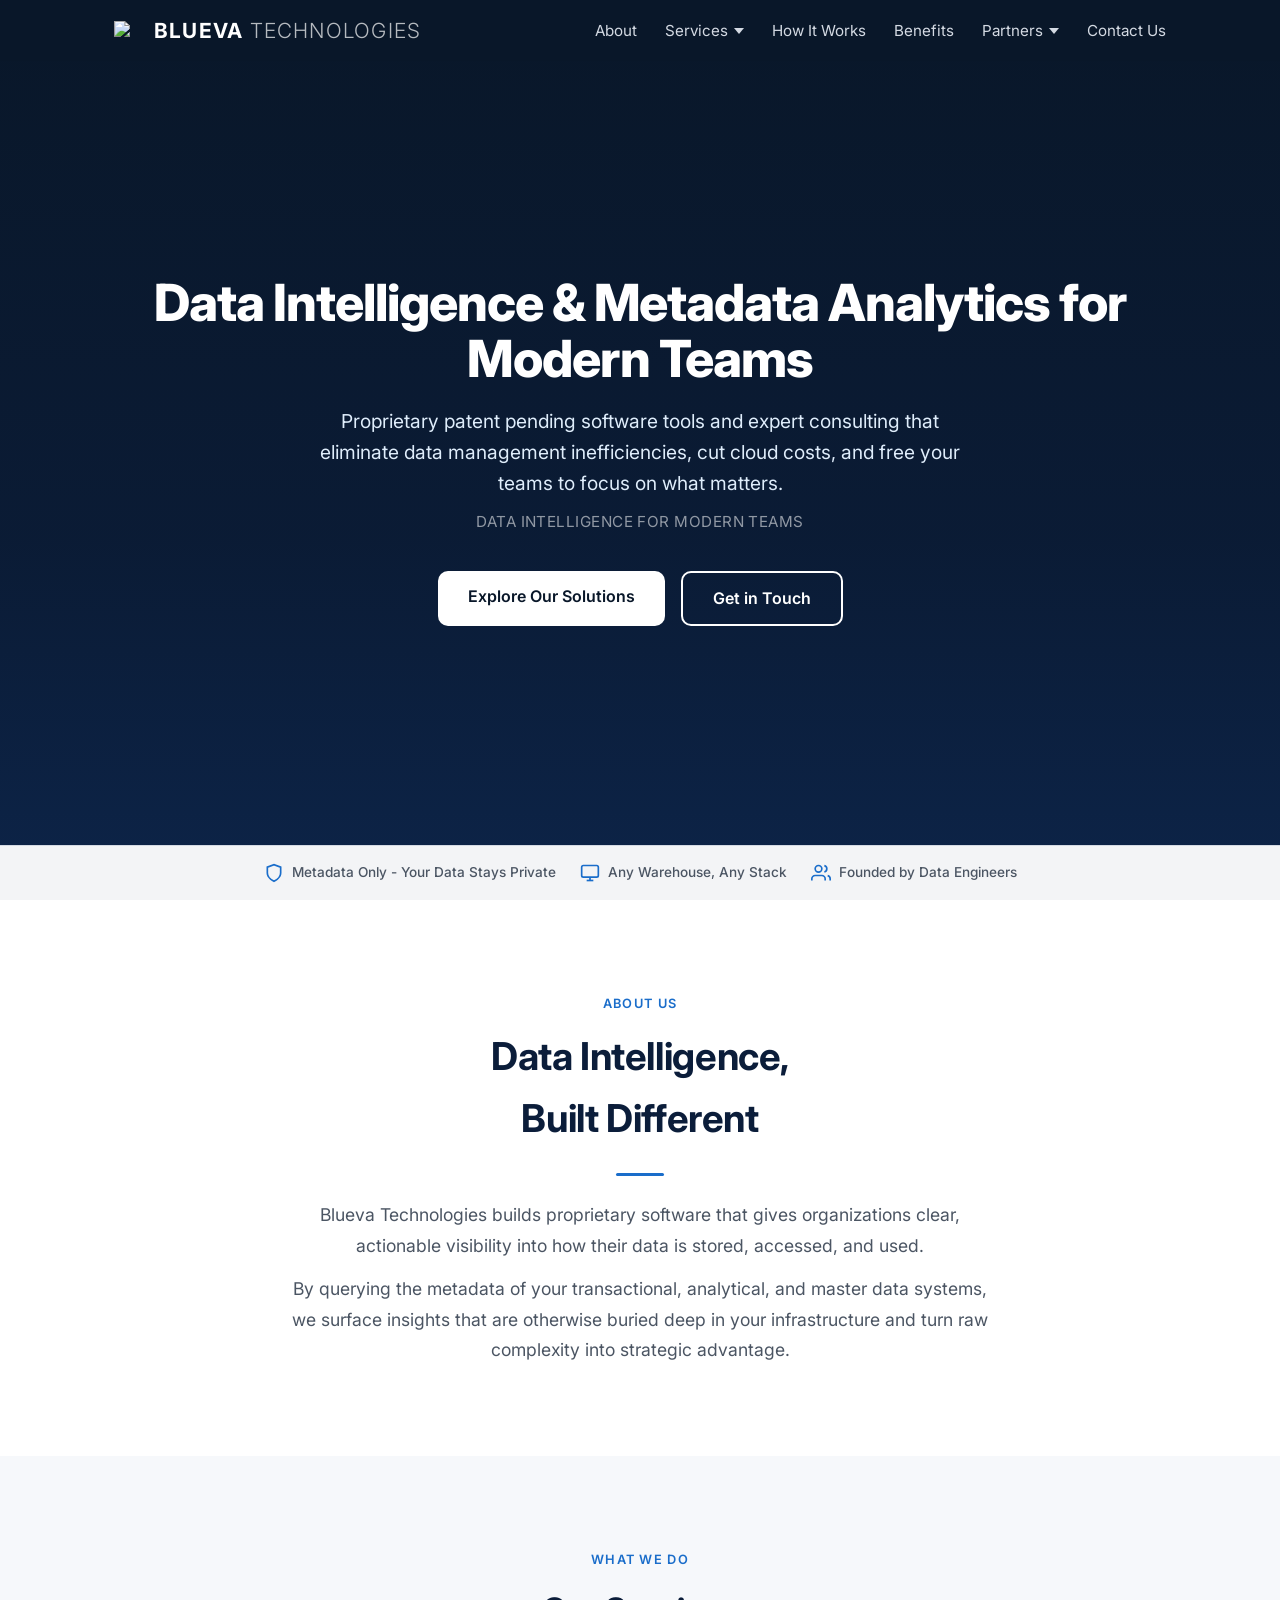
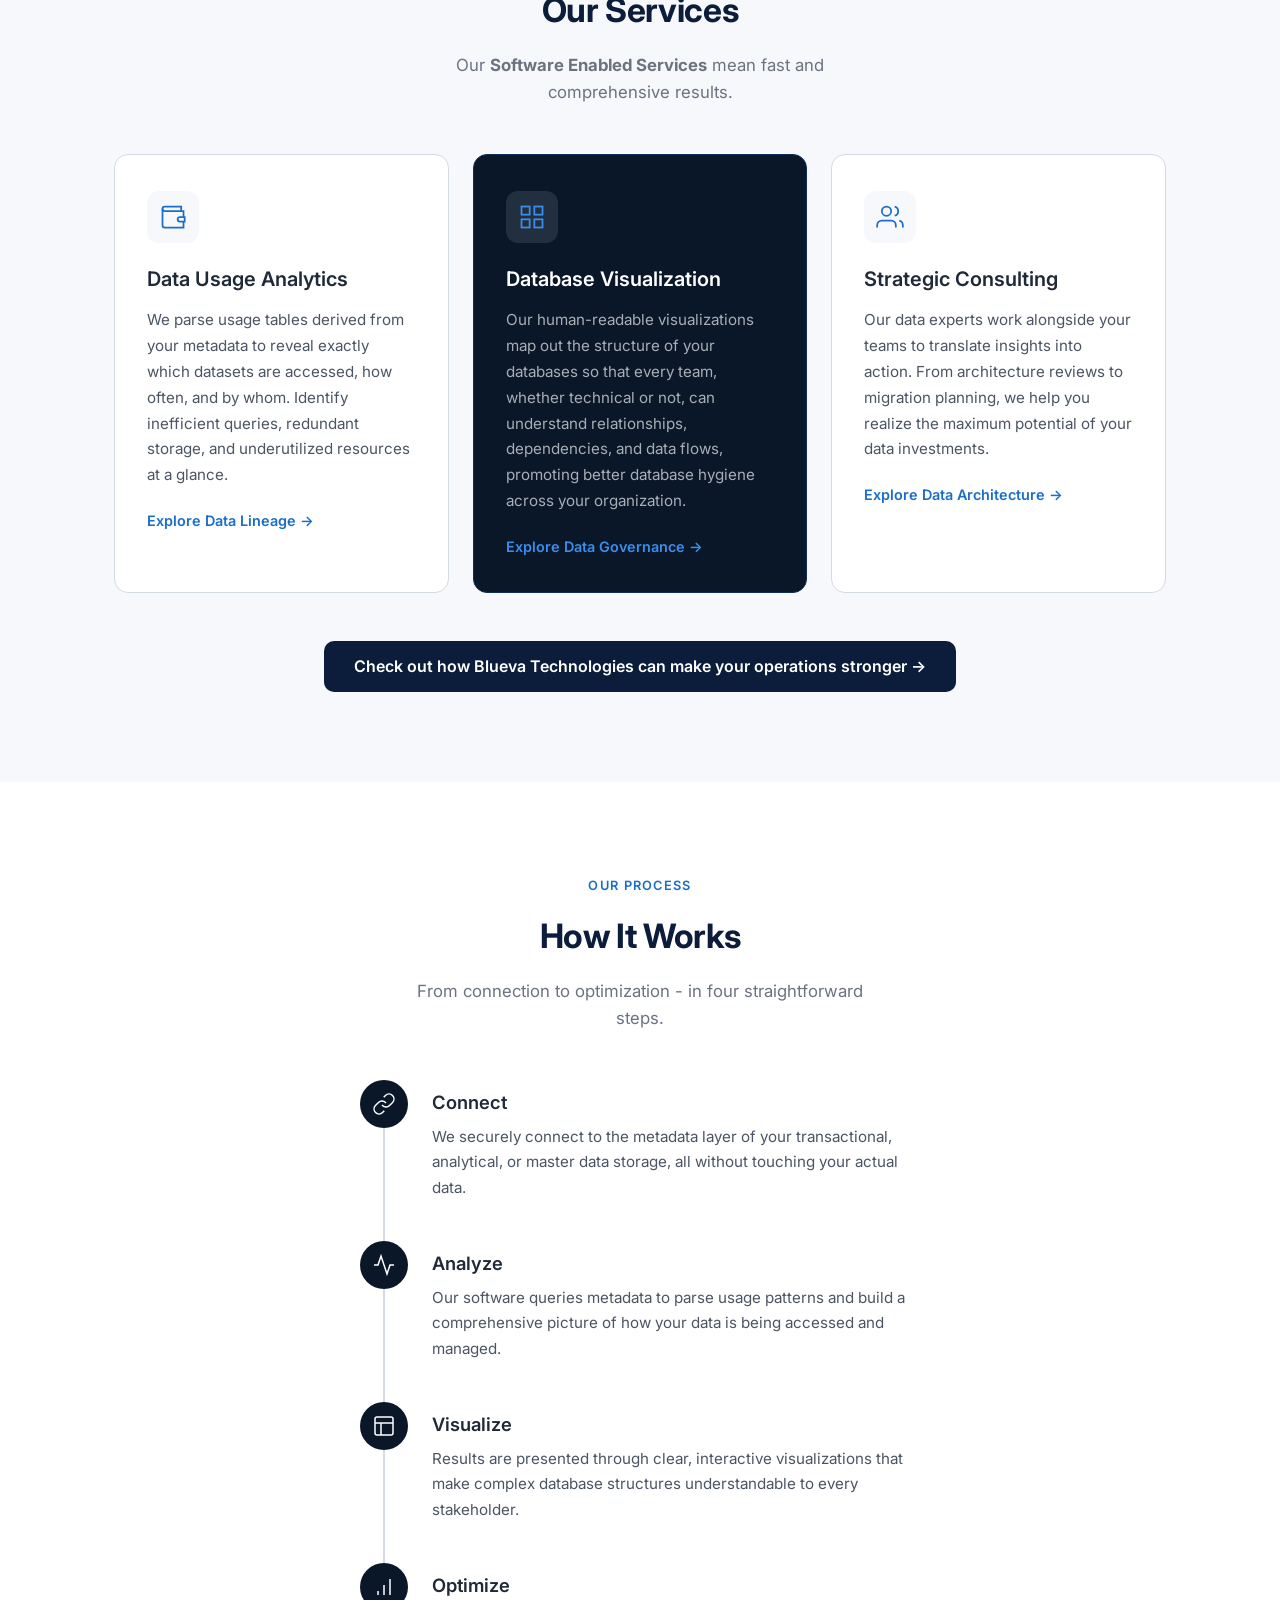
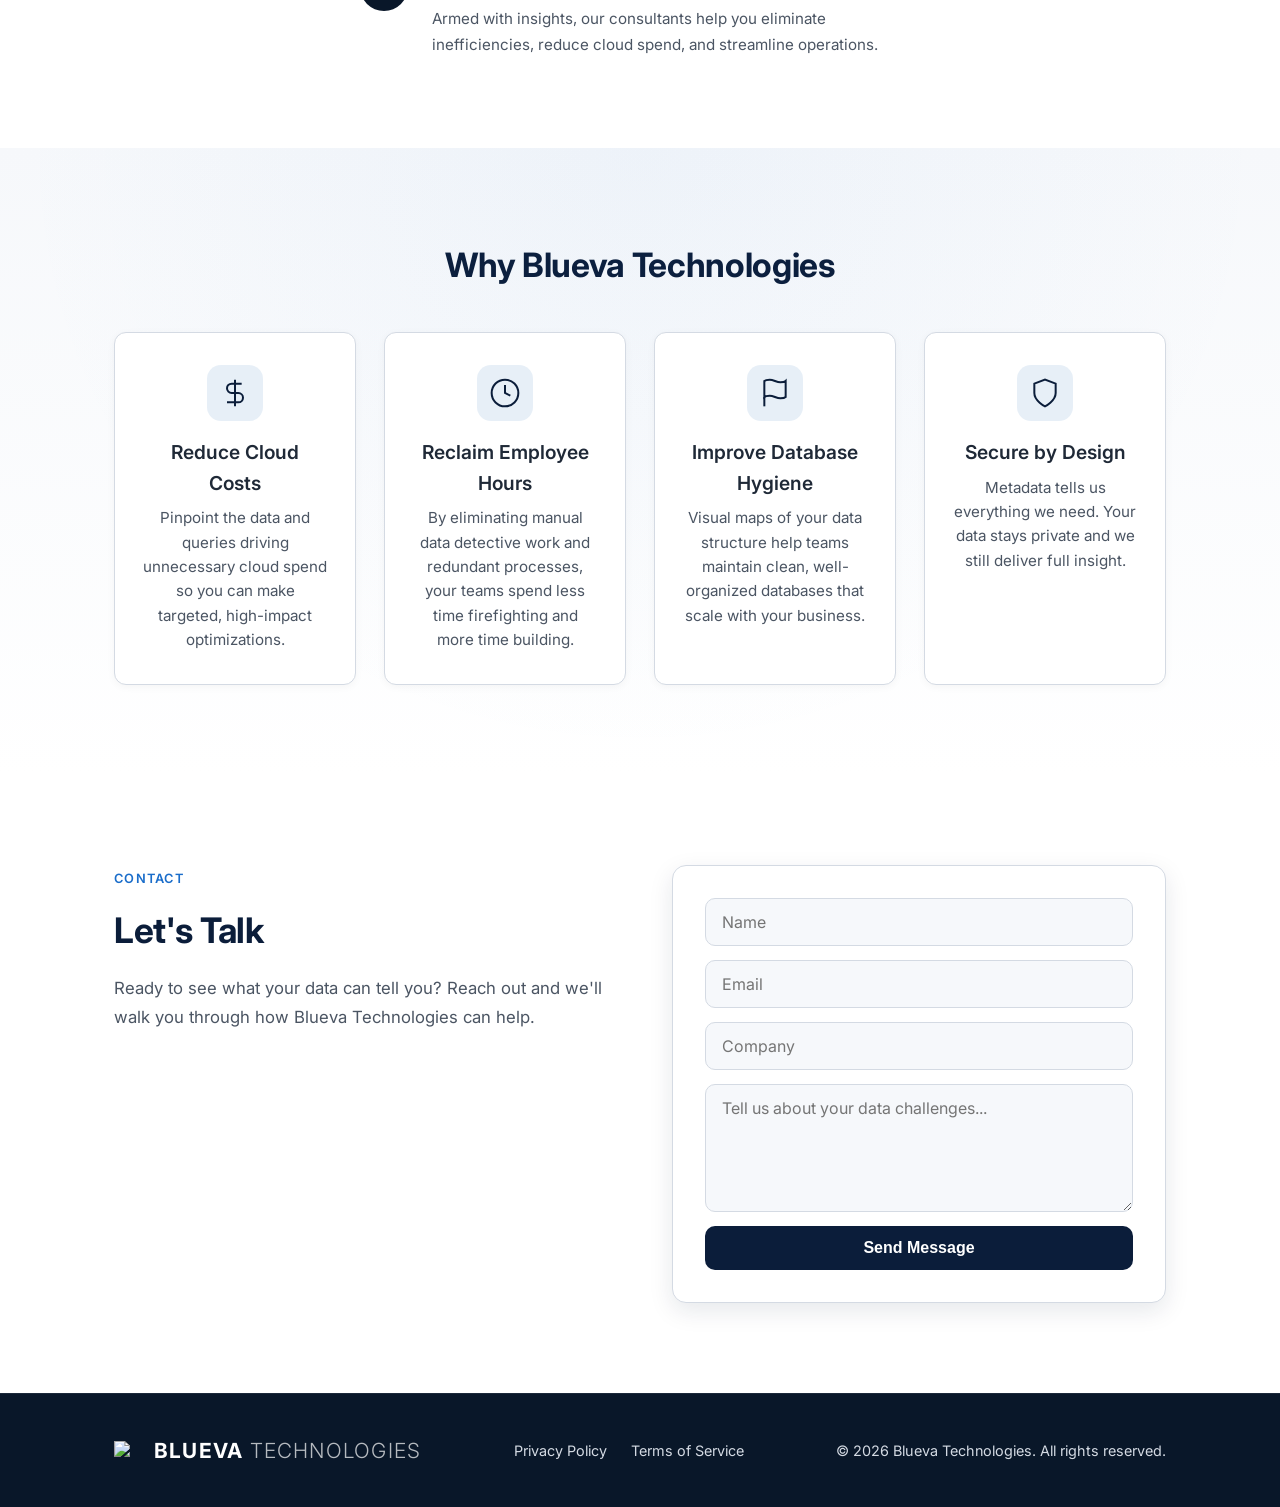
==== commit 0072d541: "Add services button to homepage Services section Added a primary CTA button now sits centered beneat" ====
--- a/index.html
+++ b/index.html
@@ -172,6 +172,9 @@
           <a href="services/data-architecture.html" class="card-link">Explore Data Architecture &rarr;</a>
         </div>
       </div>
+      <div style="text-align:center; margin-top:48px;">
+        <a href="services.html" class="btn btn-primary">Check out how Blueva Technologies can make your operations stronger &rarr;</a>
+      </div>
     </div>
   </section>
 
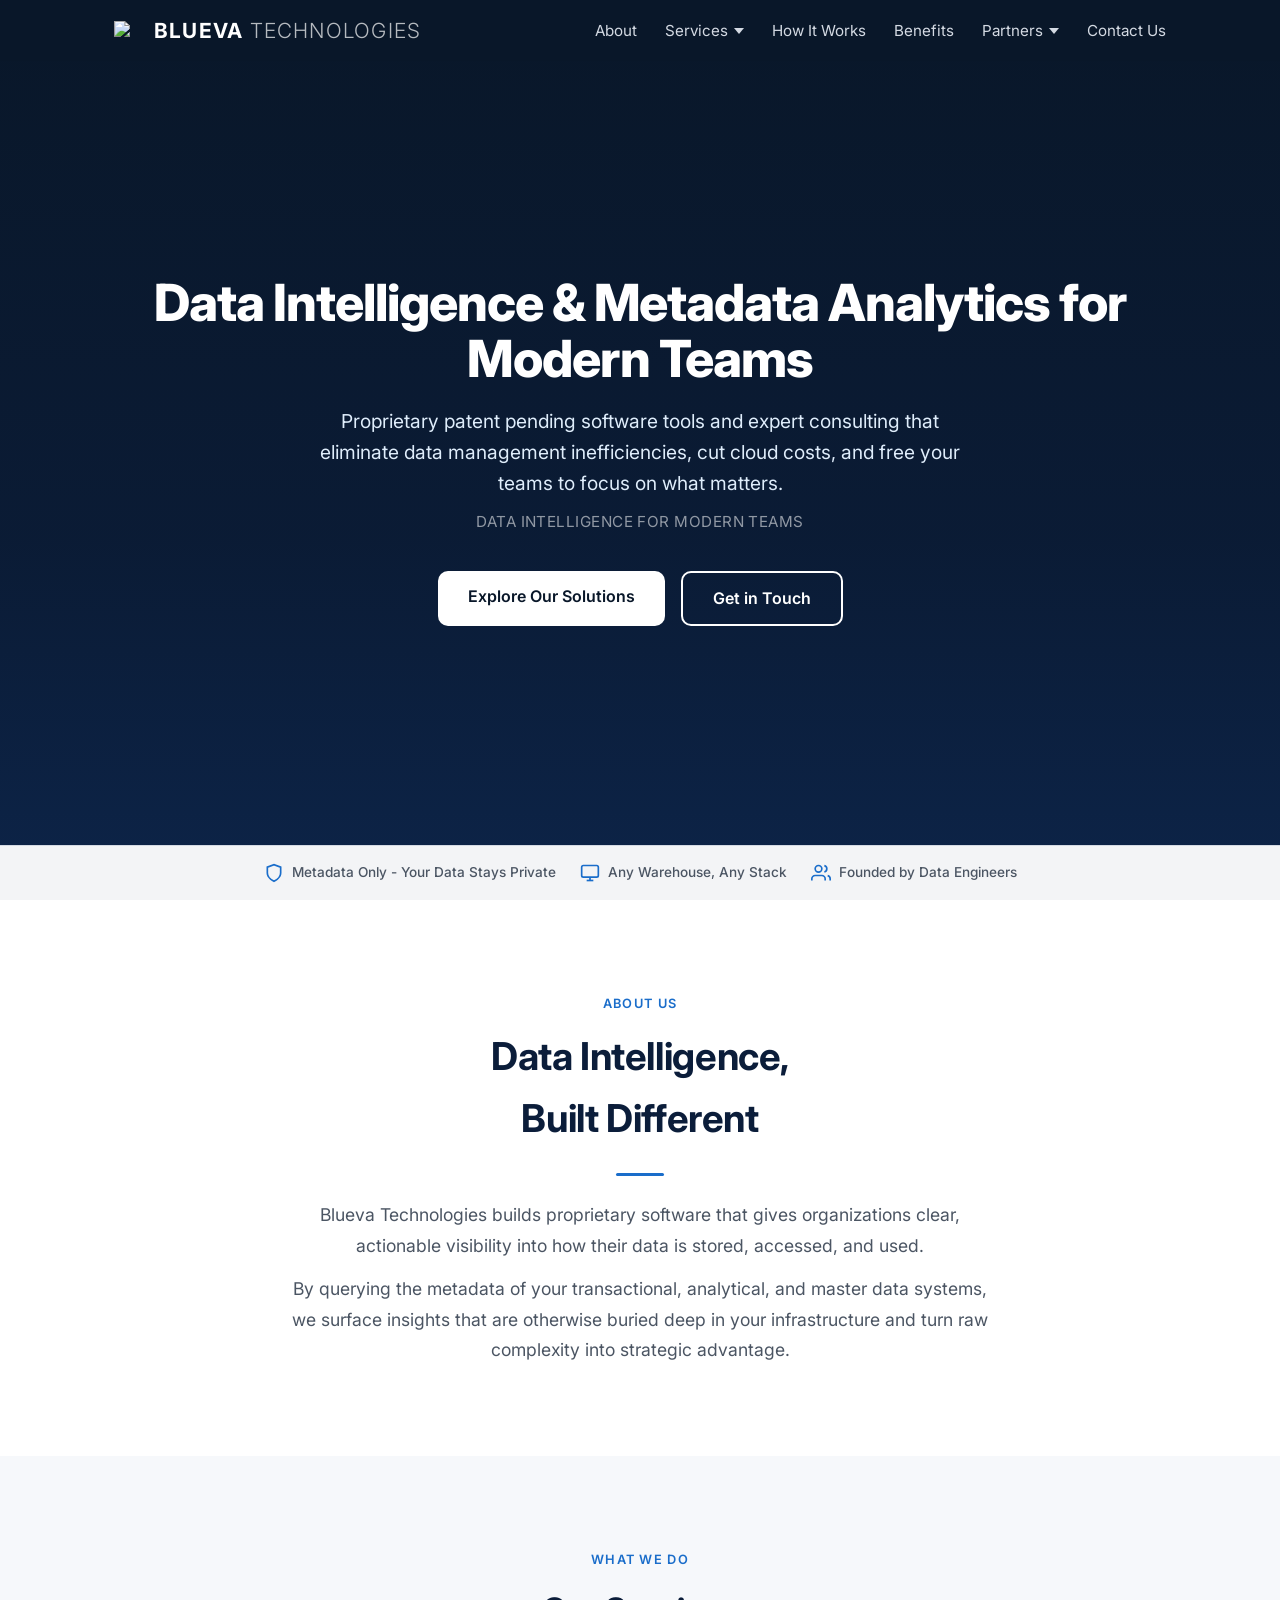
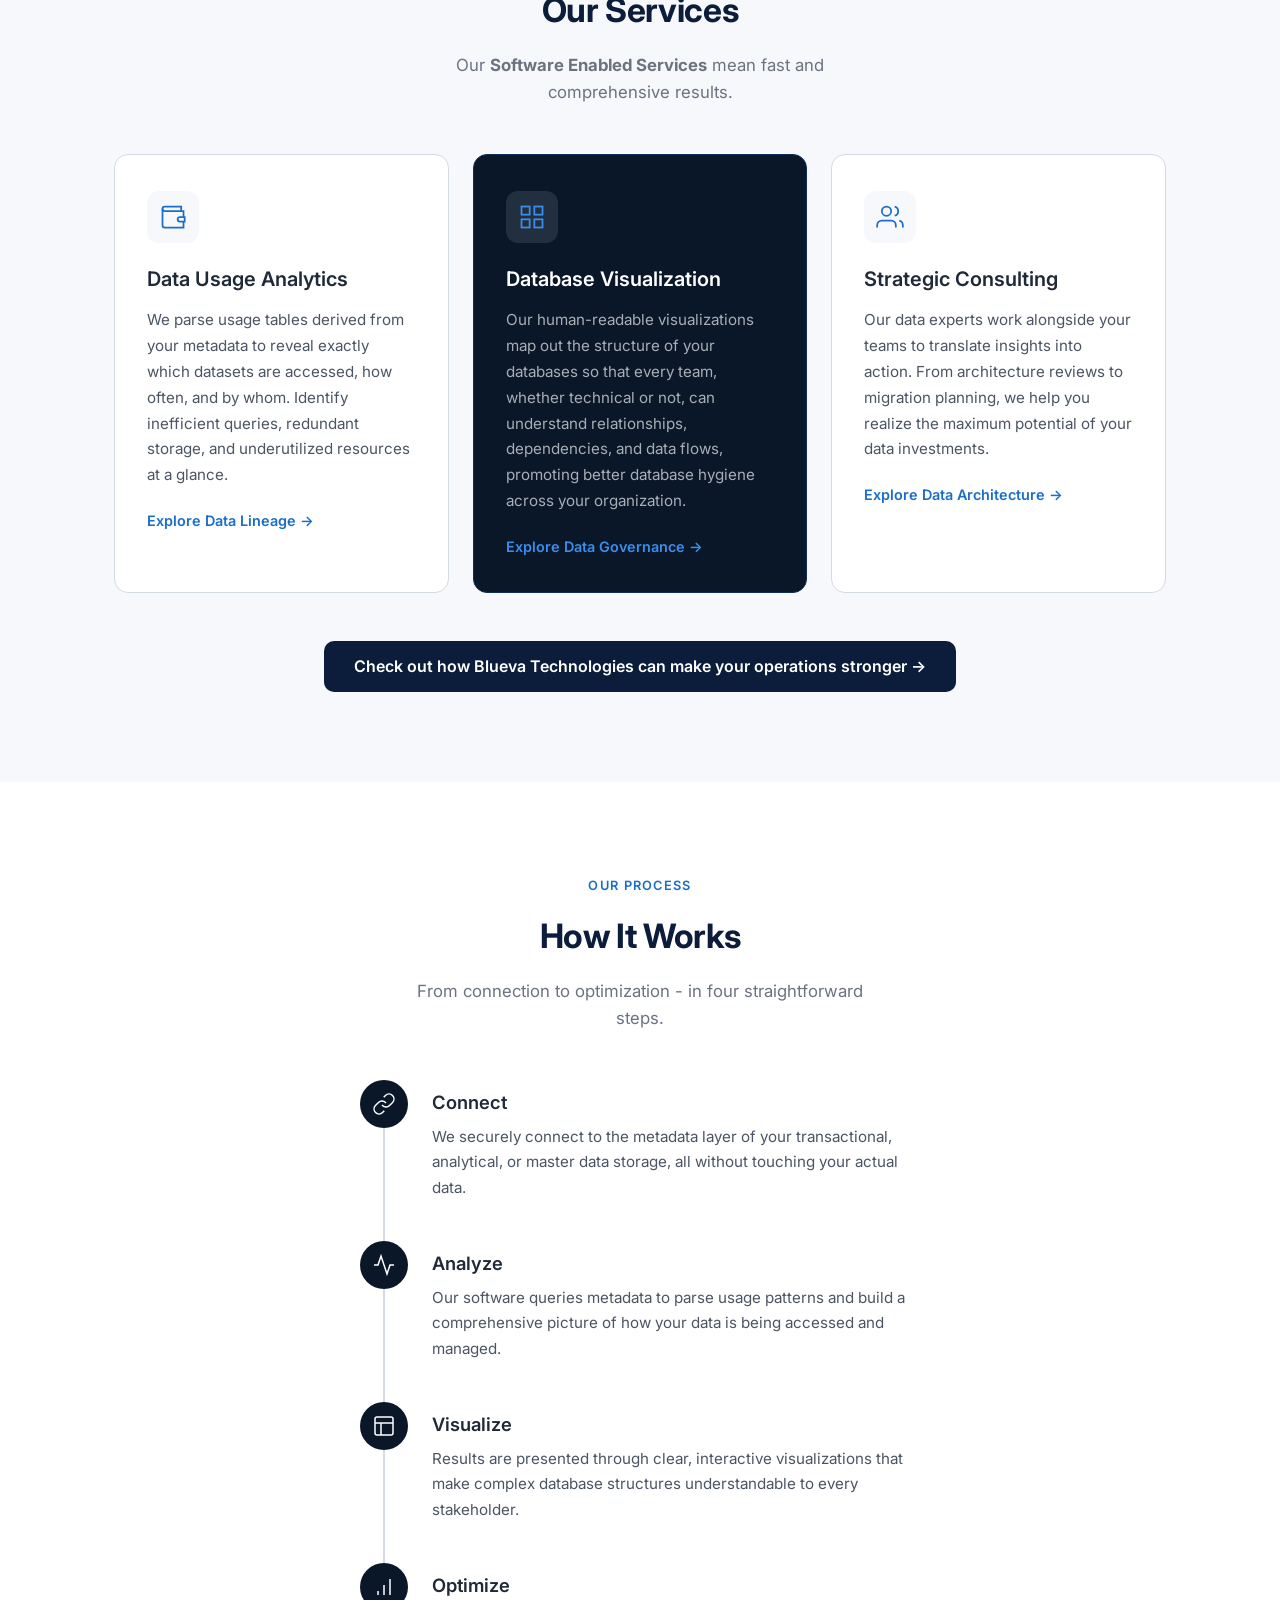
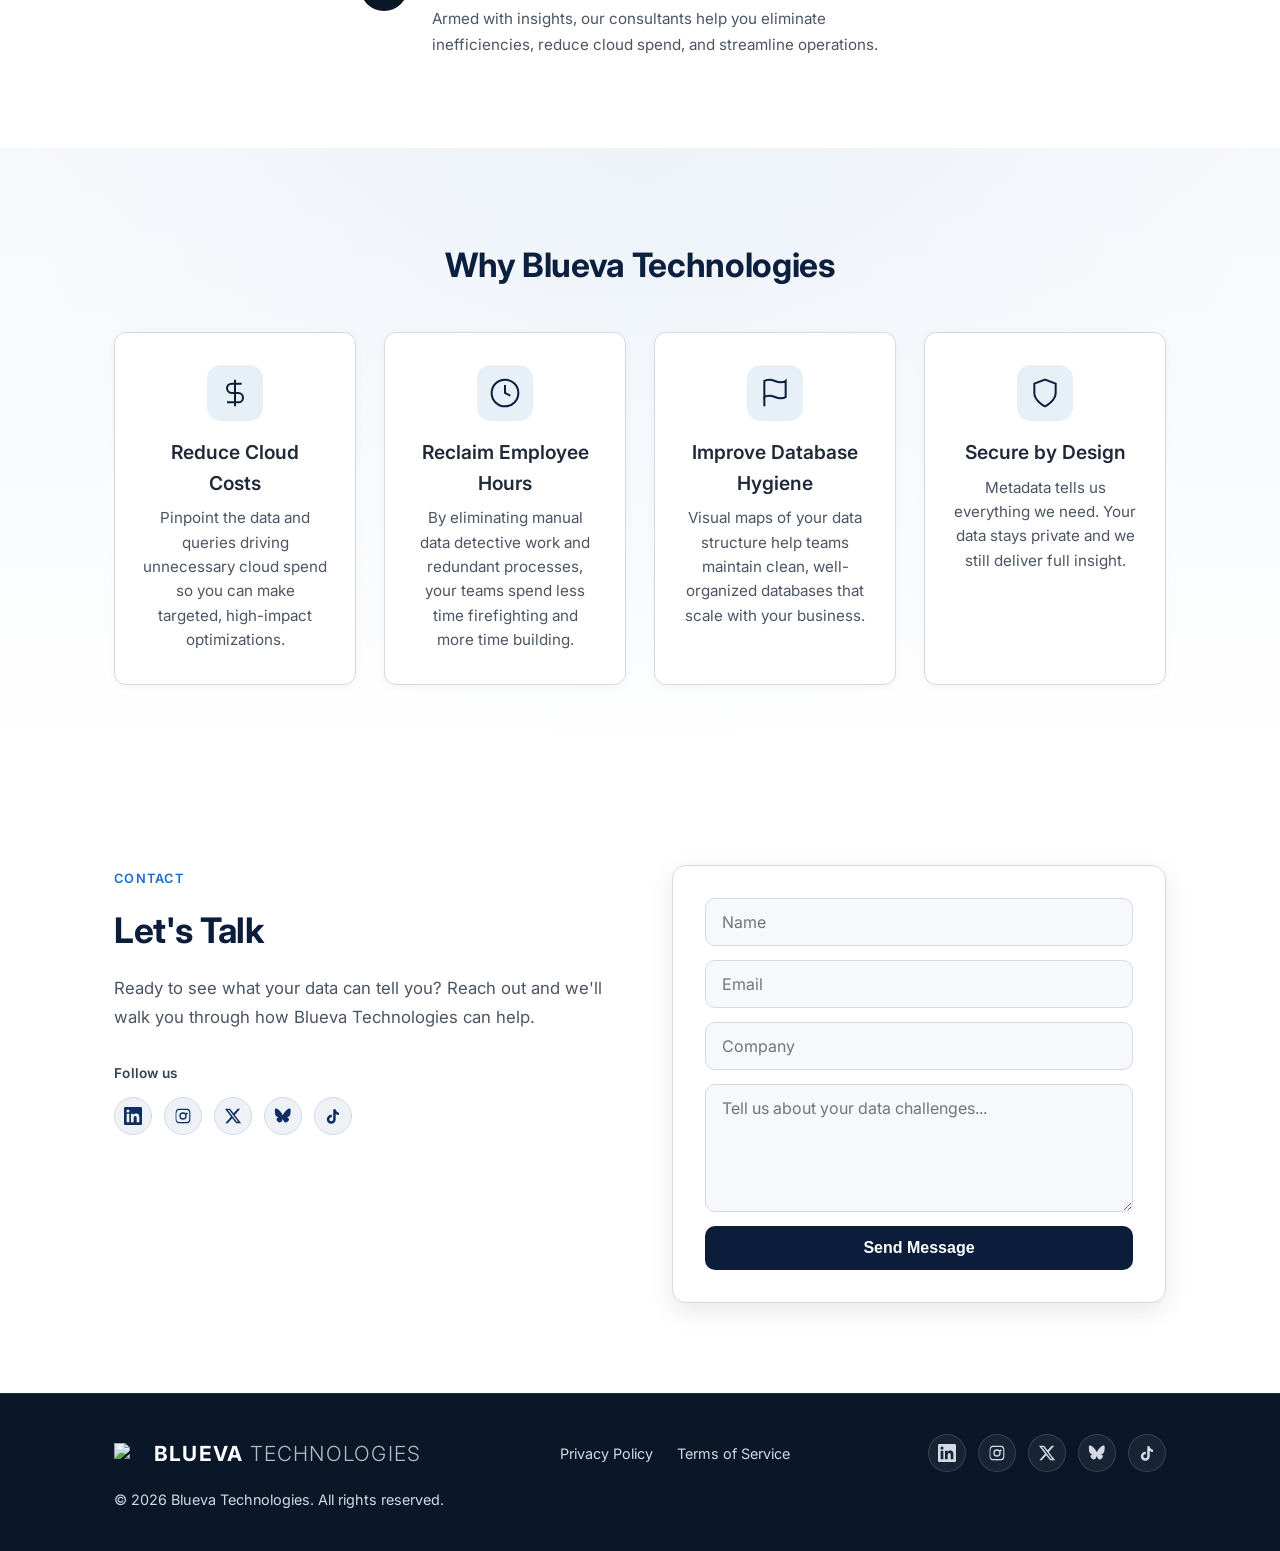
==== commit 7e89f8c9: "Add socials to footer and contact-us section - A row of 5 clickable icons — LinkedIn, Instagram, X, " ====
--- a/index.html
+++ b/index.html
@@ -143,7 +143,7 @@
         <h2>Our Services</h2>
         <p class="section-subtitle">Our <strong>Software Enabled Services</strong> mean fast and comprehensive results.</p>
       </div>
-      <div class="cards">
+      <div class="cards cards-clickable">
         <div class="card">
           <div class="card-icon-wrap">
             <svg width="28" height="28" viewBox="0 0 24 24" fill="none" stroke="currentColor" stroke-width="1.5"><path d="M21 12V7H5a2 2 0 0 1 0-4h14v4"/><path d="M3 5v14a2 2 0 0 0 2 2h16v-5"/><path d="M18 12a2 2 0 0 0 0 4h4v-4z"/></svg>
@@ -272,6 +272,16 @@
           <div class="section-label">Contact</div>
           <h2>Let's Talk</h2>
           <p>Ready to see what your data can tell you? Reach out and we'll walk you through how Blueva Technologies can help.</p>
+          <div class="contact-socials">
+            <div class="social-label">Follow us</div>
+            <div class="social-links social-links--light" aria-label="Blueva Technologies on social media">
+              <a href="https://www.linkedin.com/company/blueva-technologies/" target="_blank" rel="noopener" aria-label="LinkedIn"><svg viewBox="0 0 24 24" fill="currentColor" aria-hidden="true"><path d="M20.45 20.45h-3.56v-5.57c0-1.33-.02-3.04-1.85-3.04-1.85 0-2.14 1.45-2.14 2.94v5.67H9.34V9h3.42v1.56h.05c.48-.9 1.64-1.85 3.37-1.85 3.6 0 4.27 2.37 4.27 5.46v6.28zM5.34 7.43a2.07 2.07 0 1 1 0-4.14 2.07 2.07 0 0 1 0 4.14zM7.12 20.45H3.55V9h3.57v11.45zM22.22 0H1.77C.79 0 0 .77 0 1.73v20.54C0 23.23.79 24 1.77 24h20.45c.98 0 1.78-.77 1.78-1.73V1.73C24 .77 23.2 0 22.22 0z"/></svg></a>
+              <a href="https://www.instagram.com/bluevatech/" target="_blank" rel="noopener" aria-label="Instagram"><svg viewBox="0 0 24 24" fill="currentColor" aria-hidden="true"><path d="M12 2.2c3.2 0 3.58.01 4.85.07 1.17.05 1.8.25 2.23.41.56.22.96.48 1.38.9.42.42.68.82.9 1.38.16.43.36 1.06.41 2.23.06 1.27.07 1.65.07 4.85s-.01 3.58-.07 4.85c-.05 1.17-.25 1.8-.41 2.23-.22.56-.48.96-.9 1.38-.42.42-.82.68-1.38.9-.43.16-1.06.36-2.23.41-1.27.06-1.65.07-4.85.07s-3.58-.01-4.85-.07c-1.17-.05-1.8-.25-2.23-.41a3.7 3.7 0 0 1-1.38-.9 3.7 3.7 0 0 1-.9-1.38c-.16-.43-.36-1.06-.41-2.23-.06-1.27-.07-1.65-.07-4.85s.01-3.58.07-4.85c.05-1.17.25-1.8.41-2.23.22-.56.48-.96.9-1.38.42-.42.82-.68 1.38-.9.43-.16 1.06-.36 2.23-.41C8.42 2.21 8.8 2.2 12 2.2zm0 1.8c-3.15 0-3.5.01-4.74.07-.9.04-1.38.19-1.7.32-.43.16-.74.36-1.06.68-.32.32-.52.63-.68 1.06-.13.32-.28.8-.32 1.7C3.21 9.05 3.2 9.4 3.2 12s.01 2.95.07 4.19c.04.9.19 1.38.32 1.7.16.43.36.74.68 1.06.32.32.63.52 1.06.68.32.13.8.28 1.7.32 1.24.06 1.59.07 4.74.07s3.5-.01 4.74-.07c.9-.04 1.38-.19 1.7-.32.43-.16.74-.36 1.06-.68.32-.32.52-.63.68-1.06.13-.32.28-.8.32-1.7.06-1.24.07-1.59.07-4.19s-.01-2.95-.07-4.19c-.04-.9-.19-1.38-.32-1.7a2.85 2.85 0 0 0-.68-1.06 2.85 2.85 0 0 0-1.06-.68c-.32-.13-.8-.28-1.7-.32C15.5 4.01 15.15 4 12 4zm0 3.06A4.94 4.94 0 1 1 12 16.94 4.94 4.94 0 0 1 12 7.06zm0 1.8A3.14 3.14 0 1 0 12 15.14 3.14 3.14 0 0 0 12 8.86zm6.3-.27a1.15 1.15 0 1 1-2.3 0 1.15 1.15 0 0 1 2.3 0z"/></svg></a>
+              <a href="https://x.com/BluevaTech" target="_blank" rel="noopener" aria-label="X (Twitter)"><svg viewBox="0 0 24 24" fill="currentColor" aria-hidden="true"><path d="M18.244 2.25h3.308l-7.227 8.26 8.502 11.24H16.17l-5.214-6.817L4.99 21.75H1.68l7.73-8.835L1.254 2.25H8.08l4.713 6.231zm-1.161 17.52h1.833L7.084 4.126H5.117z"/></svg></a>
+              <a href="https://bsky.app/profile/bluevatech.bsky.social" target="_blank" rel="noopener" aria-label="Bluesky"><svg viewBox="0 0 24 24" fill="currentColor" aria-hidden="true"><path d="M5.77 3.39c2.41 1.81 5 5.48 5.95 7.45.95-1.97 3.54-5.64 5.95-7.45 1.74-1.3 4.56-2.31 4.56.91 0 .64-.37 5.4-.59 6.17-.75 2.69-3.49 3.37-5.93 2.96 4.26.72 5.35 3.12 3 5.53-4.45 4.56-6.4-1.15-6.9-2.61-.09-.27-.13-.4-.13-.28 0-.12-.04.01-.13.28-.5 1.46-2.45 7.17-6.9 2.61-2.34-2.41-1.26-4.81 3-5.53-2.44.41-5.18-.27-5.93-2.96-.22-.77-.59-5.53-.59-6.17 0-3.22 2.82-2.21 4.56-.91z"/></svg></a>
+              <a href="https://www.tiktok.com/@bluevatech" target="_blank" rel="noopener" aria-label="TikTok"><svg viewBox="0 0 24 24" fill="currentColor" aria-hidden="true"><path d="M16.6 5.82a4.28 4.28 0 0 1-1.01-2.82h-3.3v13.4a2.59 2.59 0 0 1-2.59 2.5 2.59 2.59 0 0 1 0-5.18c.27 0 .53.04.77.12V10.5a5.96 5.96 0 0 0-.77-.05A5.94 5.94 0 1 0 15.6 16.3V9.4a7.57 7.57 0 0 0 4.43 1.42V7.5a4.27 4.27 0 0 1-3.43-1.68z"/></svg></a>
+            </div>
+          </div>
         </div>
         <form class="contact-form" onsubmit="handleSubmit(event)">
           <input type="text" name="name" placeholder="Name" required>
@@ -290,6 +300,13 @@
       <div class="footer-links">
         <a href="#">Privacy Policy</a>
         <a href="#">Terms of Service</a>
+      </div>
+      <div class="social-links footer-socials" aria-label="Blueva Technologies on social media">
+        <a href="https://www.linkedin.com/company/blueva-technologies/" target="_blank" rel="noopener" aria-label="LinkedIn"><svg viewBox="0 0 24 24" fill="currentColor" aria-hidden="true"><path d="M20.45 20.45h-3.56v-5.57c0-1.33-.02-3.04-1.85-3.04-1.85 0-2.14 1.45-2.14 2.94v5.67H9.34V9h3.42v1.56h.05c.48-.9 1.64-1.85 3.37-1.85 3.6 0 4.27 2.37 4.27 5.46v6.28zM5.34 7.43a2.07 2.07 0 1 1 0-4.14 2.07 2.07 0 0 1 0 4.14zM7.12 20.45H3.55V9h3.57v11.45zM22.22 0H1.77C.79 0 0 .77 0 1.73v20.54C0 23.23.79 24 1.77 24h20.45c.98 0 1.78-.77 1.78-1.73V1.73C24 .77 23.2 0 22.22 0z"/></svg></a>
+        <a href="https://www.instagram.com/bluevatech/" target="_blank" rel="noopener" aria-label="Instagram"><svg viewBox="0 0 24 24" fill="currentColor" aria-hidden="true"><path d="M12 2.2c3.2 0 3.58.01 4.85.07 1.17.05 1.8.25 2.23.41.56.22.96.48 1.38.9.42.42.68.82.9 1.38.16.43.36 1.06.41 2.23.06 1.27.07 1.65.07 4.85s-.01 3.58-.07 4.85c-.05 1.17-.25 1.8-.41 2.23-.22.56-.48.96-.9 1.38-.42.42-.82.68-1.38.9-.43.16-1.06.36-2.23.41-1.27.06-1.65.07-4.85.07s-3.58-.01-4.85-.07c-1.17-.05-1.8-.25-2.23-.41a3.7 3.7 0 0 1-1.38-.9 3.7 3.7 0 0 1-.9-1.38c-.16-.43-.36-1.06-.41-2.23-.06-1.27-.07-1.65-.07-4.85s.01-3.58.07-4.85c.05-1.17.25-1.8.41-2.23.22-.56.48-.96.9-1.38.42-.42.82-.68 1.38-.9.43-.16 1.06-.36 2.23-.41C8.42 2.21 8.8 2.2 12 2.2zm0 1.8c-3.15 0-3.5.01-4.74.07-.9.04-1.38.19-1.7.32-.43.16-.74.36-1.06.68-.32.32-.52.63-.68 1.06-.13.32-.28.8-.32 1.7C3.21 9.05 3.2 9.4 3.2 12s.01 2.95.07 4.19c.04.9.19 1.38.32 1.7.16.43.36.74.68 1.06.32.32.63.52 1.06.68.32.13.8.28 1.7.32 1.24.06 1.59.07 4.74.07s3.5-.01 4.74-.07c.9-.04 1.38-.19 1.7-.32.43-.16.74-.36 1.06-.68.32-.32.52-.63.68-1.06.13-.32.28-.8.32-1.7.06-1.24.07-1.59.07-4.19s-.01-2.95-.07-4.19c-.04-.9-.19-1.38-.32-1.7a2.85 2.85 0 0 0-.68-1.06 2.85 2.85 0 0 0-1.06-.68c-.32-.13-.8-.28-1.7-.32C15.5 4.01 15.15 4 12 4zm0 3.06A4.94 4.94 0 1 1 12 16.94 4.94 4.94 0 0 1 12 7.06zm0 1.8A3.14 3.14 0 1 0 12 15.14 3.14 3.14 0 0 0 12 8.86zm6.3-.27a1.15 1.15 0 1 1-2.3 0 1.15 1.15 0 0 1 2.3 0z"/></svg></a>
+        <a href="https://x.com/BluevaTech" target="_blank" rel="noopener" aria-label="X (Twitter)"><svg viewBox="0 0 24 24" fill="currentColor" aria-hidden="true"><path d="M18.244 2.25h3.308l-7.227 8.26 8.502 11.24H16.17l-5.214-6.817L4.99 21.75H1.68l7.73-8.835L1.254 2.25H8.08l4.713 6.231zm-1.161 17.52h1.833L7.084 4.126H5.117z"/></svg></a>
+        <a href="https://bsky.app/profile/bluevatech.bsky.social" target="_blank" rel="noopener" aria-label="Bluesky"><svg viewBox="0 0 24 24" fill="currentColor" aria-hidden="true"><path d="M5.77 3.39c2.41 1.81 5 5.48 5.95 7.45.95-1.97 3.54-5.64 5.95-7.45 1.74-1.3 4.56-2.31 4.56.91 0 .64-.37 5.4-.59 6.17-.75 2.69-3.49 3.37-5.93 2.96 4.26.72 5.35 3.12 3 5.53-4.45 4.56-6.4-1.15-6.9-2.61-.09-.27-.13-.4-.13-.28 0-.12-.04.01-.13.28-.5 1.46-2.45 7.17-6.9 2.61-2.34-2.41-1.26-4.81 3-5.53-2.44.41-5.18-.27-5.93-2.96-.22-.77-.59-5.53-.59-6.17 0-3.22 2.82-2.21 4.56-.91z"/></svg></a>
+        <a href="https://www.tiktok.com/@bluevatech" target="_blank" rel="noopener" aria-label="TikTok"><svg viewBox="0 0 24 24" fill="currentColor" aria-hidden="true"><path d="M16.6 5.82a4.28 4.28 0 0 1-1.01-2.82h-3.3v13.4a2.59 2.59 0 0 1-2.59 2.5 2.59 2.59 0 0 1 0-5.18c.27 0 .53.04.77.12V10.5a5.96 5.96 0 0 0-.77-.05A5.94 5.94 0 1 0 15.6 16.3V9.4a7.57 7.57 0 0 0 4.43 1.42V7.5a4.27 4.27 0 0 1-3.43-1.68z"/></svg></a>
       </div>
       <p>&copy; 2026 Blueva Technologies. All rights reserved.</p>
     </div>
--- a/styles.css
+++ b/styles.css
@@ -775,6 +775,53 @@
 }
 .footer-links a:hover { color: var(--white); }
 
+/* ---- Social links ---- */
+.social-links {
+  display: flex;
+  align-items: center;
+  gap: 12px;
+  flex-wrap: wrap;
+}
+.social-links a {
+  display: inline-flex;
+  align-items: center;
+  justify-content: center;
+  width: 38px;
+  height: 38px;
+  border-radius: 50%;
+  color: var(--gray-200);
+  background: rgba(255,255,255,0.06);
+  border: 1px solid rgba(255,255,255,0.14);
+  transition: color 0.2s, background 0.2s, border-color 0.2s, transform 0.2s;
+}
+.social-links a:hover {
+  color: var(--white);
+  background: var(--blue-500);
+  border-color: var(--blue-500);
+  transform: translateY(-2px);
+}
+.social-links svg { width: 18px; height: 18px; display: block; }
+
+/* Light variant for use on light backgrounds (e.g. contact section) */
+.social-links--light a {
+  color: var(--blue-700);
+  background: var(--gray-100);
+  border-color: var(--gray-200);
+}
+.social-links--light a:hover {
+  color: var(--white);
+  background: var(--blue-500);
+  border-color: var(--blue-500);
+}
+.contact-socials { margin-top: 28px; }
+.contact-socials .social-label {
+  font-size: 0.85rem;
+  font-weight: 600;
+  letter-spacing: 0.02em;
+  color: var(--gray-700);
+  margin-bottom: 12px;
+}
+
 /* ---- Responsive ---- */
 @media (max-width: 768px) {
   h1 { font-size: 2.2rem; }
@@ -820,4 +867,10 @@
   .footer-links {
     justify-content: center;
   }
-}
+  .footer-socials {
+    justify-content: center;
+  }
+  .contact-info .social-links {
+    justify-content: center;
+  }
+}
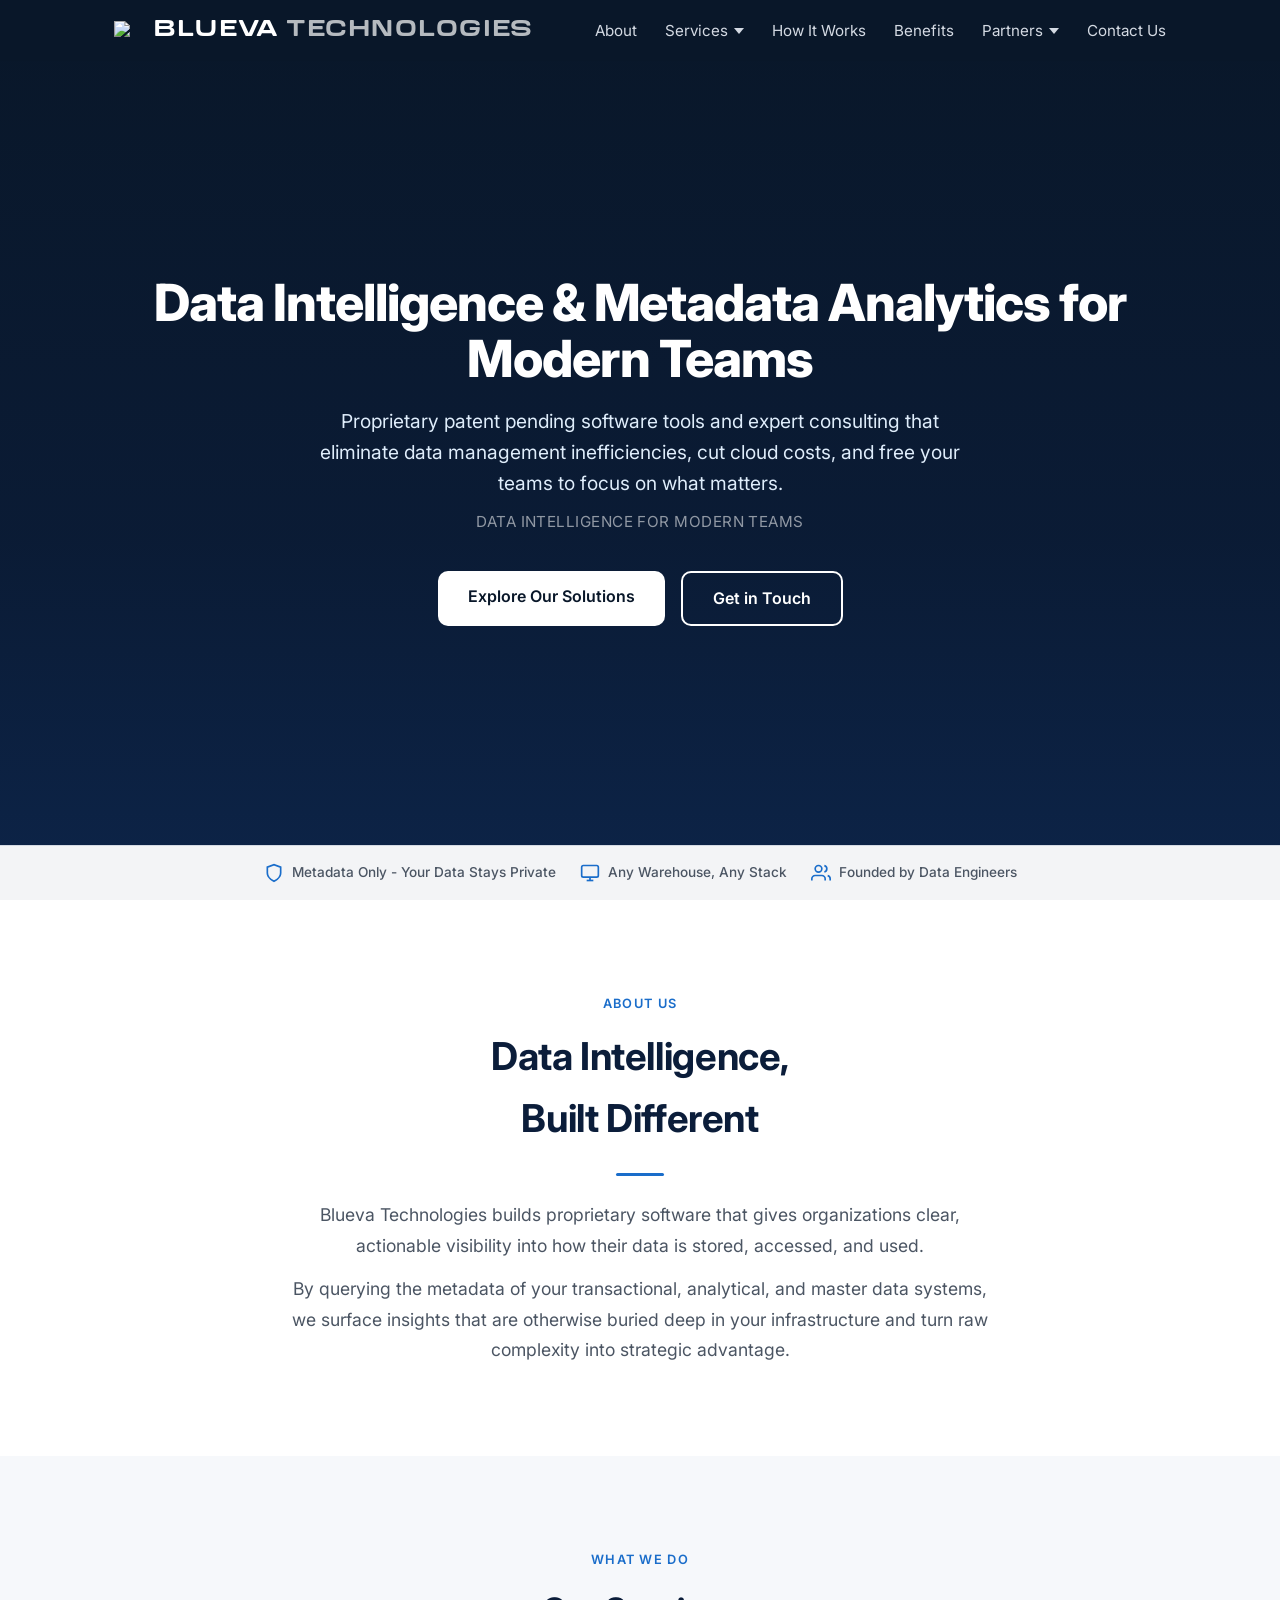
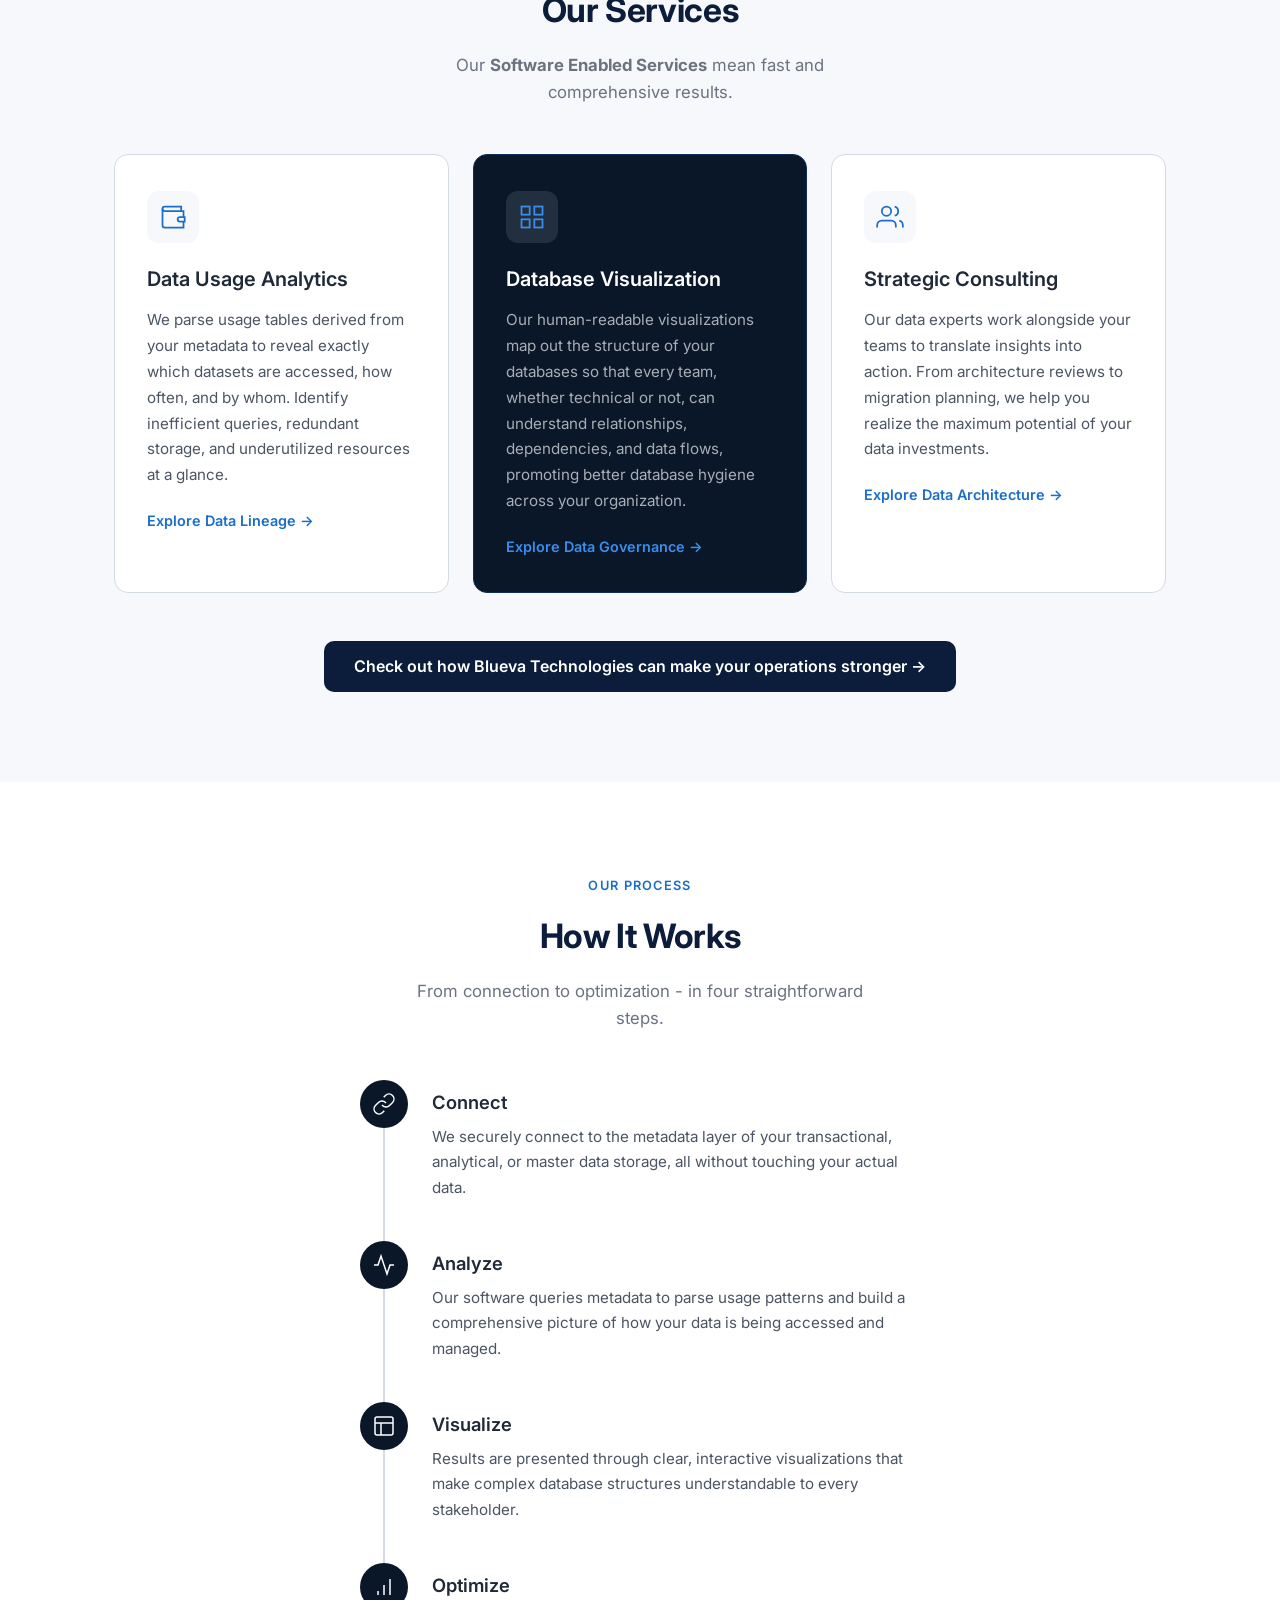
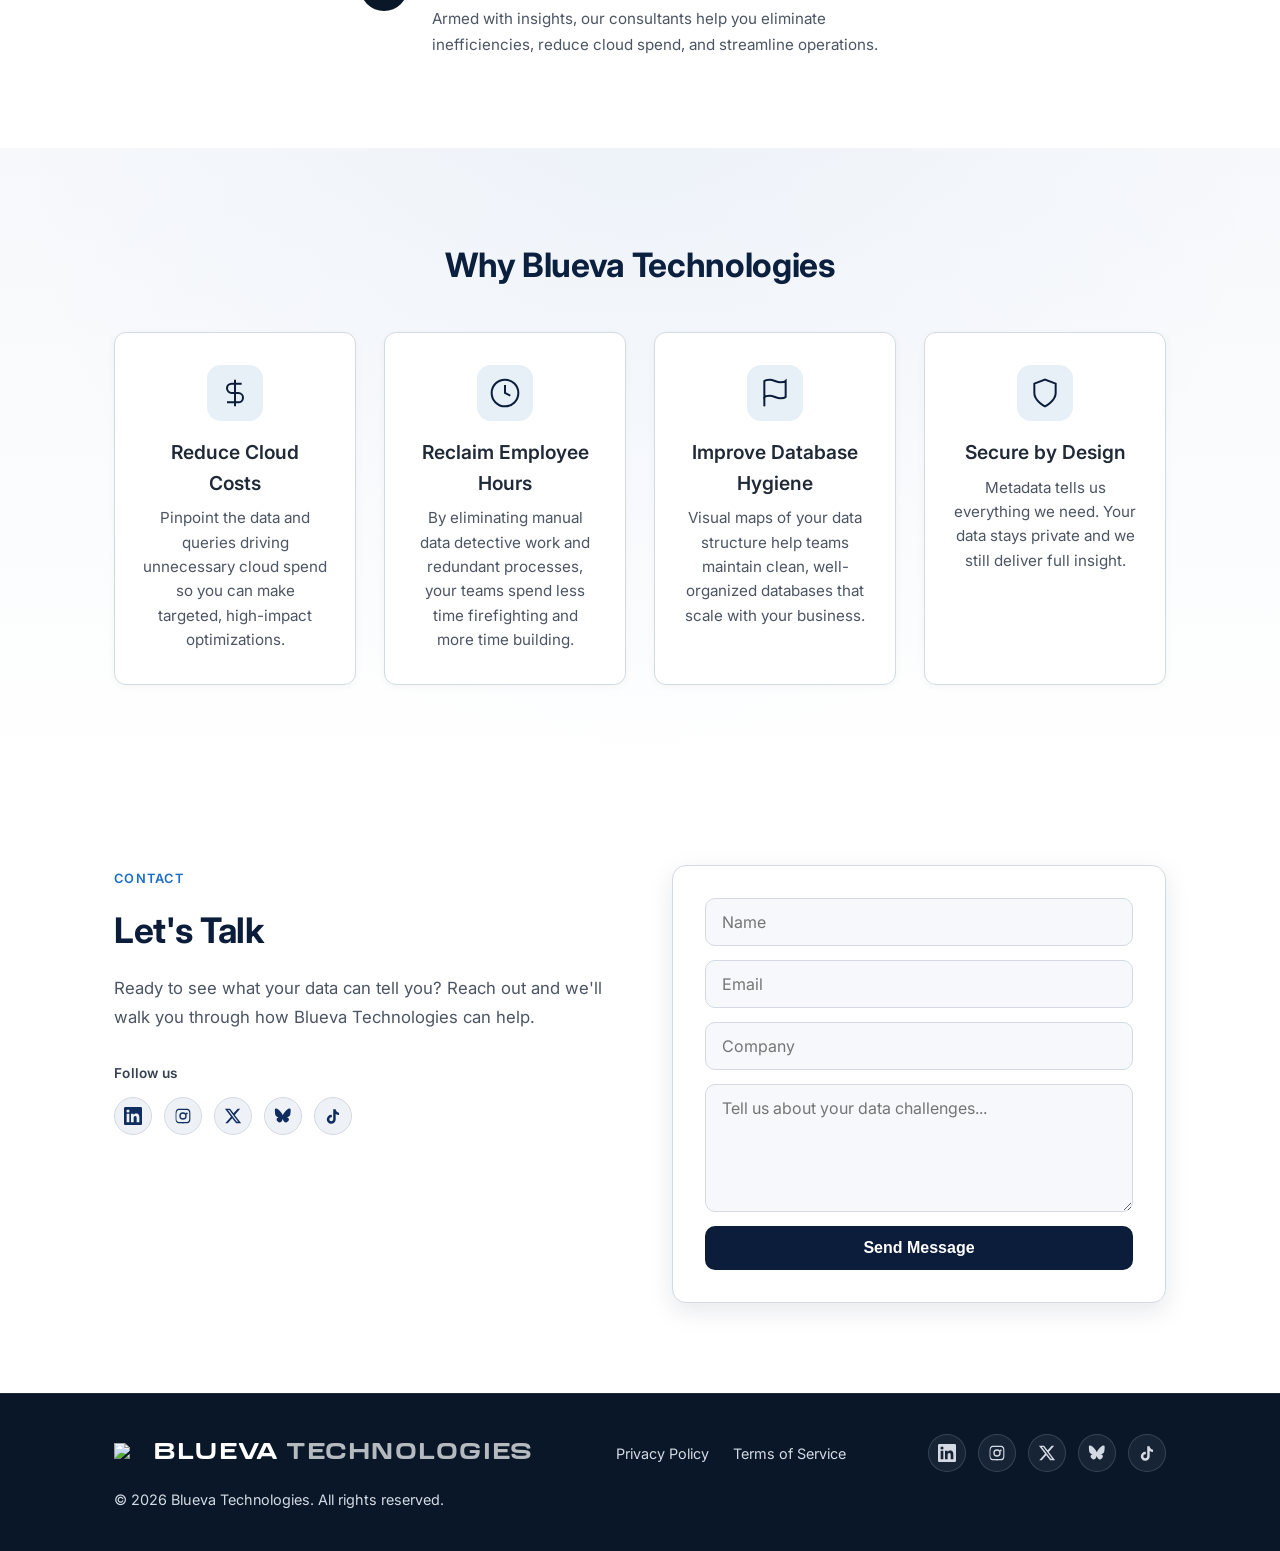
==== commit 1966e850: "Added favicons" ====
--- a/index.html
+++ b/index.html
@@ -25,6 +25,13 @@
   <link href="https://fonts.googleapis.com/css2?family=Inter:wght@400;500;600;700;800&display=swap" rel="stylesheet">
   <link rel="stylesheet" href="styles.css">
 
+  <link rel="icon" type='image/x-icon' href="/favicon.ico">
+  <link rel="icon" type="image/png" sizes="16x16" href="/favicon-16x16.png">
+  <link rel="icon" type="image/png" sizes="32x32" href="/favicon-32x32.png">
+  <link rel="icon" type="image/png" sizes="192x192" href="/android-chrome-192x192.png">
+  <link rel="icon" type="image/png" sizes="512x512" href="/android-chrome-512x512.png">
+  <link rel="apple-touch-icon" href="/apple-touch-icon.png">
+  
   <script type="application/ld+json">
   {
     "@context": "https://schema.org",
@@ -326,6 +333,17 @@
       document.querySelector('.nav-links').classList.toggle('open');
     });
 
+    // On mobile, tapping a dropdown parent expands/collapses its submenu
+    // instead of navigating away (hover isn't available on touch).
+    document.querySelectorAll('.nav-dropdown > a').forEach(function (link) {
+      link.addEventListener('click', function (e) {
+        if (window.innerWidth <= 768) {
+          e.preventDefault();
+          link.parentElement.classList.toggle('open');
+        }
+      });
+    });
+
     function handleSubmit(e) {
       e.preventDefault();
       var form = e.target;
--- a/styles.css
+++ b/styles.css
@@ -1,5 +1,10 @@
 /* ---- Reset & Base ---- */
 *, *::before, *::after { margin: 0; padding: 0; box-sizing: border-box; }
+
+@font-face {
+  font-family: "Gyrotrope";
+  src: url(assets/fonts/Gyrotrope-ExtraBold.otf);
+}
 
 :root {
   --blue-900: #091729;
@@ -27,6 +32,7 @@
 
 html { scroll-behavior: auto; }
 html:focus-within { scroll-behavior: smooth; }
+html, body { overflow-x: hidden; }
 section[id] { scroll-margin-top: 110px; }
 
 body {
@@ -35,7 +41,13 @@
   line-height: 1.6;
   background: var(--white);
   animation: page-fade-in 0.5s ease-out;
-}
+  min-height: 100vh;
+  display: flex;
+  flex-direction: column;
+}
+/* Sticky footer: on short pages the footer is pushed to the bottom
+   instead of sitting in the middle of the viewport. */
+.footer { margin-top: auto; }
 
 @keyframes page-fade-in {
   from { opacity: 0; }
@@ -139,6 +151,7 @@
 }
 .logo-img { height: 20px; max-height: 20px; width: auto; max-width: 30px; object-fit: contain; }
 .logo-text {
+  font-family: "Gyrotrope";
   display: flex;
   align-items: baseline;
   gap: 6px;
@@ -828,13 +841,24 @@
   .nav-links {
     display: none;
     flex-direction: column;
+    align-items: stretch;
     position: absolute;
     top: 56px; left: 0; width: 100%;
     background: var(--blue-900);
-    padding: 16px 24px;
-    gap: 16px;
+    padding: 12px 24px 16px;
+    gap: 4px;
+    max-height: calc(100vh - 56px);
+    overflow-y: auto;
   }
   .nav-links.open { display: flex; }
+  .nav-links > li { width: 100%; }
+  .nav-links > li > a {
+    display: flex;
+    align-items: center;
+    width: 100%;
+    padding: 12px 0;
+    border-bottom: 1px solid rgba(255,255,255,0.06);
+  }
   .mobile-toggle { display: block; }
   .nav-dropdown { width: 100%; }
   .nav-dropdown > a { width: 100%; justify-content: space-between; }
@@ -851,7 +875,18 @@
   .nav-dropdown:hover .nav-dropdown-menu { display: none; }
   .nav-dropdown.open .nav-dropdown-menu { display: block; }
   .form-row { flex-direction: column; }
-  .hero { min-height: 100vh; }
+  .hero {
+    min-height: 100vh;
+    flex-direction: column;
+    justify-content: center;
+    padding: 84px 0 0;
+  }
+  .hero-content { padding-bottom: 32px; }
+  /* Put the trust strip in normal flow so it can't overlap the hero buttons */
+  .trust-strip {
+    position: static;
+    margin-top: auto;
+  }
   .trust-strip-inner {
     flex-direction: column;
     gap: 12px;
